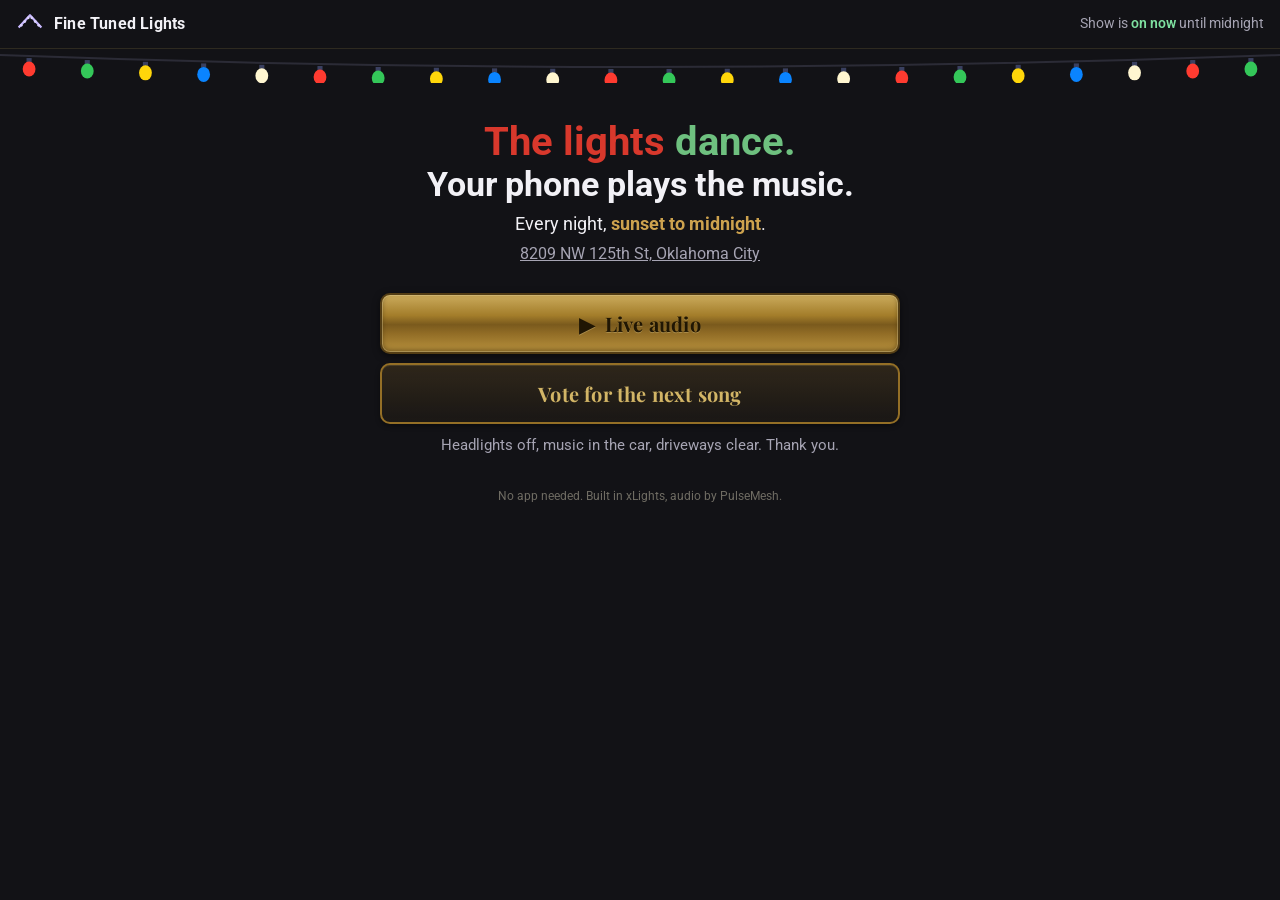
==== about.html @ c5250e5e "Playfair Display, bigger button text, squarer buttons, thicker brass rims Co-Authored-By: Claude Fab" ====
<!doctype html>
<html lang="en">
<head>
<meta charset="utf-8">
<meta name="viewport" content="width=device-width, initial-scale=1">
<title>Fine Tuned Lights</title>
<meta name="description" content="A light show synced to music on your phone. Every night, sunset to midnight.">
<meta name="theme-color" content="#121216">
<link rel="preconnect" href="https://fonts.googleapis.com">
<link rel="stylesheet" href="https://fonts.googleapis.com/css2?family=Playfair+Display:wght@600;700&family=Roboto:wght@400;500;700&display=swap">
<link rel="stylesheet" href="style.css?v=4">
<link rel="icon" href="favicon.svg" type="image/svg+xml">
<script src="show.js?v=4" defer></script>
<script src="holiday.js?v=4" defer></script>
</head>
<body>
<header class="top">
  <a class="brand" href="/">
    <svg viewBox="0 0 32 32" aria-hidden="true"><path d="M3 20 L16 6 L29 20" fill="none" stroke="#c7b7ff" stroke-width="2.5" stroke-linejoin="round"/>
      <g fill="#dcd2ff"><circle cx="6" cy="17.5" r="1.6"/><circle cx="10" cy="13.2" r="1.6"/><circle cx="14" cy="8.9" r="1.6"/><circle cx="18" cy="8.9" r="1.6"/><circle cx="22" cy="13.2" r="1.6"/><circle cx="26" cy="17.5" r="1.6"/></g></svg>
    <b>Fine Tuned Lights</b>
  </a>
  <div class="status" id="status">Daily, sunset to midnight</div>
</header>
<div class="bulbs" id="bulbs" aria-hidden="true"></div>

<main class="about">
  <h1><span class="em"><span class="r">The lights</span> <span class="g">dance.</span></span>Your phone plays the music.</h1>
  <p class="line">Every night, <b>sunset to midnight</b>.</p>
  <p class="addr"><a href="https://maps.apple.com/?q=8209+NW+125th+St,+Oklahoma+City,+OK+73142">8209 NW 125th St, Oklahoma City</a></p>

  <div class="btns">
    <a class="btn big" href="/">▶&nbsp; Live audio</a>
    <a class="btn big alt" href="https://psm.sh/MZVS">Vote for the next song</a>
  </div>

  <p class="rules">Headlights off, music in the car, driveways clear. Thank you.</p>
  <p class="tiny">No app needed. Built in xLights, audio by PulseMesh.</p>
</main>
</body>
</html>
---- style.css ----
:root{
  /* matched to the PulseMesh web player: near-black, lavender pill buttons, Roboto */
  --bg:#121216;--panel:#1e1e26;--fg:#f2f1f6;--muted:#a6a4b3;
  --gold:#cda24e;--gold-2:#ecd38f;--line:#2e2a20;
  --max:720px;
}
*{box-sizing:border-box}
html,body{margin:0;min-height:100%;background:var(--bg);color:var(--fg);
  font:16px/1.55 Roboto,-apple-system,BlinkMacSystemFont,"Segoe UI",Helvetica,Arial,sans-serif;
  -webkit-text-size-adjust:100%}
a{color:var(--gold-2)}
header.top{flex:none;display:flex;align-items:center;justify-content:space-between;gap:12px;
  padding:10px 16px;border-bottom:1px solid var(--line);background:var(--bg)}
.brand{display:flex;align-items:center;gap:10px;text-decoration:none;color:var(--fg)}
.brand svg{width:28px;height:28px;flex:none}
.brand b{font-weight:700;letter-spacing:.2px;white-space:nowrap}
.status{font-size:14px;color:var(--muted);text-align:right}
.status b{color:var(--gold);font-weight:600}
.status.on b{color:#7ee0a0}
body.app{min-height:100vh;min-height:100dvh}
main.player{position:relative;flex:1;min-height:0;background:#000}
main.player iframe{width:100%;height:100%;border:0;display:block}
.fallback{position:absolute;inset:0;display:flex;flex-direction:column;align-items:center;justify-content:center;
  gap:14px;padding:24px;text-align:center;background:var(--bg)}
.fallback.hidden{display:none}
.btn{display:inline-block;padding:14px 22px;border-radius:10px;color:#2a1c05;
  font-weight:700;text-decoration:none;font-size:17px;
  background:linear-gradient(180deg,#cbab5c 0%,#a37d2a 36%,#7a5a1d 52%,#926d26 68%,#b8923e 100%);
  border:2px solid #533d14;
  box-shadow:inset 0 0 0 1px rgba(240,222,165,.35), inset 0 -2px 5px rgba(55,36,6,.55), 0 2px 7px rgba(0,0,0,.5);
  text-shadow:0 1px 0 rgba(225,205,150,.35);color:#201603}
footer.bar{flex:none;height:44px;display:flex;align-items:center;justify-content:center;
  gap:18px;border-top:1px solid var(--line);background:var(--bg);font-size:14px}
footer.bar a{color:var(--muted);text-decoration:none}
footer.bar a:hover{color:var(--fg)}
/* about page */
.wrap{max-width:var(--max);margin:0 auto;padding:24px 16px 64px}
h1{font-size:30px;line-height:1.15;margin:8px 0 6px}
h2{font-size:20px;margin:36px 0 8px;color:var(--gold-2)}
p,li{color:#dcd8cc}
.lead{font-size:18px;color:var(--fg)}
.card{background:var(--panel);border:1px solid var(--line);border-radius:14px;padding:16px 18px;margin:18px 0}
.hours{display:flex;gap:16px;flex-wrap:wrap}
.hours div{flex:1 1 160px}
.hours small{display:block;color:var(--muted)}
.hours strong{font-size:22px;color:var(--fg)}
ul{padding-left:20px}
.songs li{margin:4px 0}
.fine{color:var(--muted);font-size:14px}
.cta{margin:28px 0;text-align:center}
@media (max-width:420px){.status{font-size:13px}.brand b{font-size:15px}}

/* compact about page */
.about{max-width:520px;margin:0 auto;padding:36px 16px 48px;text-align:center}
.about h1{font-size:34px;margin:0 0 6px}
.about .line{font-size:18px;color:var(--fg);margin:0 0 4px}
.about .line b{color:var(--gold)}
.about .addr{color:var(--muted);margin:0 0 26px}
.about .addr a{color:var(--muted)}
.btns{display:flex;flex-direction:column;gap:9px;margin:0 -16px 10px;max-width:none}
.btn.big{display:block;padding:13px 18px;font-size:20px;border-radius:10px}

.about .rules{color:var(--muted);font-size:15px;margin:0 0 30px}
.about .tiny{color:#6f6c63;font-size:12px}

/* holiday dressing: a string of bulbs under the header, snow in December */
.bulbs{position:relative;height:34px;overflow:hidden;pointer-events:none}
.bulbs svg{display:block;width:100%;height:34px}
.bulbs path{stroke:#2b2b36}
.bulb{animation:tw 1.6s ease-in-out infinite}
.bulb:nth-child(5n+1){animation-delay:0s}.bulb:nth-child(5n+2){animation-delay:.3s}.bulb:nth-child(5n+3){animation-delay:.6s}
.bulb:nth-child(5n+4){animation-delay:.9s}.bulb:nth-child(5n+5){animation-delay:1.2s}
@keyframes tw{0%,100%{opacity:1;filter:drop-shadow(0 0 4px currentColor)}50%{opacity:.35;filter:none}}
.snow{position:fixed;inset:0;pointer-events:none;overflow:hidden;z-index:0}
.snow i{position:absolute;top:-10px;width:5px;height:5px;border-radius:50%;background:#fff;opacity:.7;animation:fall linear infinite}
@keyframes fall{to{transform:translateY(110vh)}}
.about,.top{position:relative;z-index:1}




.about h1{font-size:34px;margin:0 0 6px}
.about h1 .em{font-size:40px;display:block}
@media (prefers-reduced-motion:reduce){.bulb,.snow i{animation:none}}



/* home page with the player docked at the bottom */
body.dock{padding-bottom:104px}
main.home{padding:0 16px 14px;text-align:center;max-width:560px;width:100%;margin:0 auto}
main.home .house{display:block;width:100%;border-radius:14px;margin:6px 0 14px}
main.home h1{font-size:22px;line-height:1.14;margin:4px 0 6px}
main.home .line{color:var(--muted);font-size:14px;letter-spacing:.03em;margin:6px 0 10px}
main.home .line b{color:var(--gold)}
main.home .line a{color:var(--muted)}
main.home .btns{margin-bottom:8px}
main.home .rules{color:var(--muted);font-size:12.5px;line-height:1.4;margin:0 0 4px;max-width:420px;margin-left:auto;margin-right:auto}
.player-dock{position:fixed;left:0;right:0;bottom:0;z-index:5;height:96px;overflow:hidden;border-top:1px solid var(--line);background:#121216;transition:height .25s ease}
.player-dock iframe{position:absolute;left:0;right:0;bottom:0;width:100%;height:100vh;height:100dvh;border:0}
.player-dock .grab{position:absolute;top:0;left:0;right:0;height:14px;border:0;background:transparent;z-index:2;display:none;cursor:pointer}
.player-dock .grab span{display:block;width:40px;height:4px;border-radius:2px;background:#444;margin:5px auto 0}
body.expanded .player-dock{height:100vh;height:100dvh}
body.expanded .player-dock .grab{display:block}
body.expanded main.home{display:none}

/* live roofline hero on the landing page */
.roofwrap{width:100%;margin:0;border-radius:12px;overflow:hidden;background:#07080c}
.roofwrap canvas{display:block;width:100%;aspect-ratio:1774/887;height:auto}

/* banner masthead */
.masthead{margin:0 -16px}
.masthead img{display:block;width:100%;height:auto;max-height:26vh;object-fit:contain}
.statusbar{text-align:center;font-size:14px;color:var(--gold-2);padding:4px 12px 6px}
.statusbar b{color:var(--gold);font-weight:700}
.statusbar.on b{color:#6ec07f}

/* logo palette: gold + green headline, gold accents */
h1 .r{color:#d8382c}
h1 .g{color:#6ec07f}
.btn.alt{color:#d2b566;border:2px solid #946f26;text-shadow:none;
  background:linear-gradient(180deg,rgba(140,105,40,.24),rgba(70,52,18,.16));
  box-shadow:inset 0 1px 0 rgba(200,170,105,.18), 0 2px 5px rgba(0,0,0,.4)}

/* the collapsed player strip shows a clear 'tap to listen' bar, not raw iframe */
.player-dock .dockbar{position:absolute;inset:0;z-index:3;border:0;cursor:pointer;
  display:flex;align-items:center;justify-content:center;gap:6px;
  font-family:inherit;font-weight:700;font-size:16px;color:#ecd38f;
  background:#15151b;border-top:1px solid var(--line)}
.player-dock .dockbar:active{background:#1b1b22}
body.expanded .player-dock .dockbar{display:none}

/* after the first listen, the collapsed strip shows the now-playing bar (tap to reopen) */
body.played .player-dock .dockbar{display:none}
.player-dock .reopen{display:none;position:absolute;inset:0;z-index:1;background:transparent;border:0;cursor:pointer}
body.played:not(.expanded) .player-dock .reopen{display:block}

/* ---- vintage radio theme ---- */
.statusbar, .btn, main.home .line, .player-dock .dockbar{font-family:'Playfair Display', Georgia, serif}
.btn.big{letter-spacing:.01em}
.statusbar{letter-spacing:.01em}
/* house panel framed in brass like the header */
.roofwrap{border:4px solid #8a6a26;
  box-shadow:inset 0 0 0 2px rgba(240,217,143,.35), 0 0 0 1px #3a2b0c, inset 0 2px 14px rgba(0,0,0,.6), 0 2px 8px rgba(0,0,0,.5)}
/* the music bar as a brass radio tuner */
.player-dock{border-top:4px solid #8a6a26}
body.played .player-dock{border-top:4px solid #8a6a26}
.player-dock .dockbar{letter-spacing:.02em;font-size:18px;
  color:#f0d98f;background:linear-gradient(180deg,#2b2414 0%,#191308 100%);
  border-top:1px solid #7c5f22;box-shadow:inset 0 10px 18px rgba(0,0,0,.5)}
.player-dock .dockbar::after{content:"";position:absolute;left:14%;right:14%;bottom:16px;height:2px;border-radius:2px;
  background:linear-gradient(90deg,transparent,#e8c874 20%,#e8c874 80%,transparent);opacity:.5}
.player-dock .dockbar::before{content:"";position:absolute;bottom:11px;left:50%;width:2px;height:12px;background:#d9382c;border-radius:1px;box-shadow:0 0 5px #d9382c}
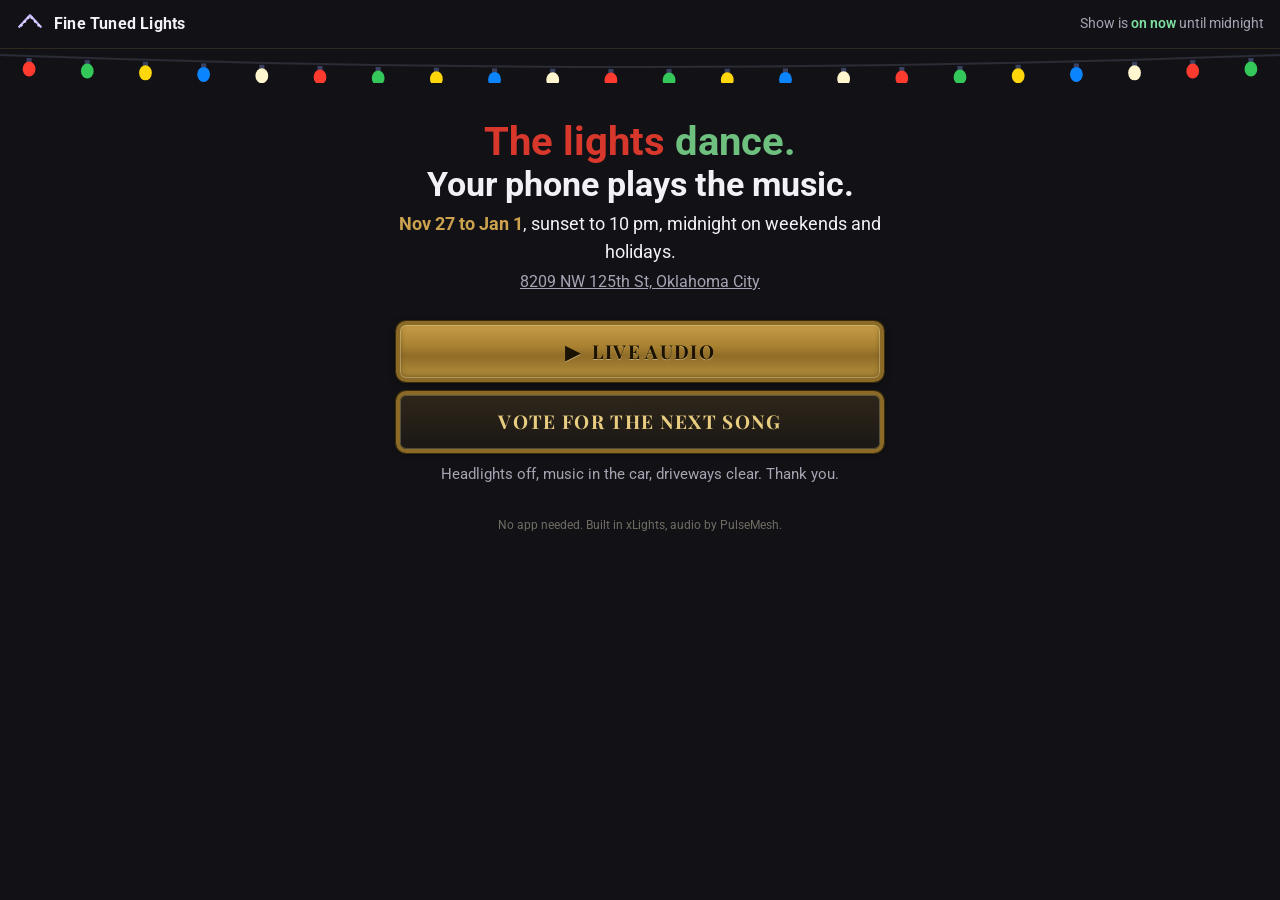
==== commit 89d83d04: "Season-aware schedule and hours; brighter house Co-Authored-By: Claude Fable 5.1 <noreply@anthropic." ====
--- a/about.html
+++ b/about.html
@@ -20,13 +20,13 @@
       <g fill="#dcd2ff"><circle cx="6" cy="17.5" r="1.6"/><circle cx="10" cy="13.2" r="1.6"/><circle cx="14" cy="8.9" r="1.6"/><circle cx="18" cy="8.9" r="1.6"/><circle cx="22" cy="13.2" r="1.6"/><circle cx="26" cy="17.5" r="1.6"/></g></svg>
     <b>Fine Tuned Lights</b>
   </a>
-  <div class="status" id="status">Daily, sunset to midnight</div>
+  <div class="status" id="status">Sunset to 10 pm, midnight on weekends</div>
 </header>
 <div class="bulbs" id="bulbs" aria-hidden="true"></div>
 
 <main class="about">
   <h1><span class="em"><span class="r">The lights</span> <span class="g">dance.</span></span>Your phone plays the music.</h1>
-  <p class="line">Every night, <b>sunset to midnight</b>.</p>
+  <p class="line"><b>Nov 27 to Jan 1</b>, sunset to 10 pm, midnight on weekends and holidays.</p>
   <p class="addr"><a href="https://maps.apple.com/?q=8209+NW+125th+St,+Oklahoma+City,+OK+73142">8209 NW 125th St, Oklahoma City</a></p>
 
   <div class="btns">
--- a/style.css
+++ b/style.css
@@ -25,10 +25,10 @@
 .fallback.hidden{display:none}
 .btn{display:inline-block;padding:14px 22px;border-radius:10px;color:#2a1c05;
   font-weight:700;text-decoration:none;font-size:17px;
-  background:linear-gradient(180deg,#cbab5c 0%,#a37d2a 36%,#7a5a1d 52%,#926d26 68%,#b8923e 100%);
-  border:2px solid #533d14;
-  box-shadow:inset 0 0 0 1px rgba(240,222,165,.35), inset 0 -2px 5px rgba(55,36,6,.55), 0 2px 7px rgba(0,0,0,.5);
-  text-shadow:0 1px 0 rgba(225,205,150,.35);color:#201603}
+  background:linear-gradient(180deg,#c69d46 0%,#a67f30 42%,#8f6d28 58%,#b58f3c 100%);
+  border:4px solid #8a6a26;
+  box-shadow:inset 0 0 0 1px rgba(240,222,165,.4), 0 0 0 1px #3a2b0c, inset 0 -2px 5px rgba(55,36,6,.5), 0 2px 7px rgba(0,0,0,.5);
+  text-shadow:0 1px 0 rgba(255,236,185,.45);color:#1a1202}
 footer.bar{flex:none;height:44px;display:flex;align-items:center;justify-content:center;
   gap:18px;border-top:1px solid var(--line);background:var(--bg);font-size:14px}
 footer.bar a{color:var(--muted);text-decoration:none}
@@ -57,8 +57,8 @@
 .about .line b{color:var(--gold)}
 .about .addr{color:var(--muted);margin:0 0 26px}
 .about .addr a{color:var(--muted)}
-.btns{display:flex;flex-direction:column;gap:9px;margin:0 -16px 10px;max-width:none}
-.btn.big{display:block;padding:13px 18px;font-size:20px;border-radius:10px}
+.btns{display:flex;flex-direction:column;gap:9px;margin:0 0 10px;max-width:none}
+.btn.big{display:block;padding:12px 18px;font-size:19px;border-radius:10px;text-transform:uppercase}
 
 .about .rules{color:var(--muted);font-size:15px;margin:0 0 30px}
 .about .tiny{color:#6f6c63;font-size:12px}
@@ -87,14 +87,14 @@
 
 /* home page with the player docked at the bottom */
 body.dock{padding-bottom:104px}
-main.home{padding:0 16px 14px;text-align:center;max-width:560px;width:100%;margin:0 auto}
+main.home{padding:0 12px 14px;text-align:center;max-width:560px;width:100%;margin:0 auto}
 main.home .house{display:block;width:100%;border-radius:14px;margin:6px 0 14px}
 main.home h1{font-size:22px;line-height:1.14;margin:4px 0 6px}
-main.home .line{color:var(--muted);font-size:14px;letter-spacing:.03em;margin:6px 0 10px}
+main.home .line{color:var(--muted);font-size:14px;letter-spacing:.03em;margin:10px 0 2px}
 main.home .line b{color:var(--gold)}
 main.home .line a{color:var(--muted)}
 main.home .btns{margin-bottom:8px}
-main.home .rules{color:var(--muted);font-size:12.5px;line-height:1.4;margin:0 0 4px;max-width:420px;margin-left:auto;margin-right:auto}
+main.home .rules{font-family:'Playfair Display', Georgia, serif;color:#8f8a7c;font-size:13px;line-height:1.4;margin:0 auto;max-width:420px}
 .player-dock{position:fixed;left:0;right:0;bottom:0;z-index:5;height:96px;overflow:hidden;border-top:1px solid var(--line);background:#121216;transition:height .25s ease}
 .player-dock iframe{position:absolute;left:0;right:0;bottom:0;width:100%;height:100vh;height:100dvh;border:0}
 .player-dock .grab{position:absolute;top:0;left:0;right:0;height:14px;border:0;background:transparent;z-index:2;display:none;cursor:pointer}
@@ -108,8 +108,8 @@
 .roofwrap canvas{display:block;width:100%;aspect-ratio:1774/887;height:auto}
 
 /* banner masthead */
-.masthead{margin:0 -16px}
-.masthead img{display:block;width:100%;height:auto;max-height:26vh;object-fit:contain}
+.masthead{margin:0}
+.masthead img{display:block;width:100%;height:auto;max-height:26vh;object-fit:contain;border-radius:10px}
 .statusbar{text-align:center;font-size:14px;color:var(--gold-2);padding:4px 12px 6px}
 .statusbar b{color:var(--gold);font-weight:700}
 .statusbar.on b{color:#6ec07f}
@@ -117,9 +117,9 @@
 /* logo palette: gold + green headline, gold accents */
 h1 .r{color:#d8382c}
 h1 .g{color:#6ec07f}
-.btn.alt{color:#d2b566;border:2px solid #946f26;text-shadow:none;
+.btn.alt{color:#e8cc80;border:4px solid #8a6a26;text-shadow:none;
   background:linear-gradient(180deg,rgba(140,105,40,.24),rgba(70,52,18,.16));
-  box-shadow:inset 0 1px 0 rgba(200,170,105,.18), 0 2px 5px rgba(0,0,0,.4)}
+  box-shadow:inset 0 0 0 1px rgba(240,222,165,.25), 0 0 0 1px #3a2b0c, 0 2px 5px rgba(0,0,0,.4)}
 
 /* the collapsed player strip shows a clear 'tap to listen' bar, not raw iframe */
 .player-dock .dockbar{position:absolute;inset:0;z-index:3;border:0;cursor:pointer;
@@ -136,7 +136,7 @@
 
 /* ---- vintage radio theme ---- */
 .statusbar, .btn, main.home .line, .player-dock .dockbar{font-family:'Playfair Display', Georgia, serif}
-.btn.big{letter-spacing:.01em}
+.btn.big{letter-spacing:.07em}
 .statusbar{letter-spacing:.01em}
 /* house panel framed in brass like the header */
 .roofwrap{border:4px solid #8a6a26;
@@ -144,7 +144,7 @@
 /* the music bar as a brass radio tuner */
 .player-dock{border-top:4px solid #8a6a26}
 body.played .player-dock{border-top:4px solid #8a6a26}
-.player-dock .dockbar{letter-spacing:.02em;font-size:18px;
+.player-dock .dockbar{letter-spacing:.09em;font-size:17px;text-transform:uppercase;
   color:#f0d98f;background:linear-gradient(180deg,#2b2414 0%,#191308 100%);
   border-top:1px solid #7c5f22;box-shadow:inset 0 10px 18px rgba(0,0,0,.5)}
 .player-dock .dockbar::after{content:"";position:absolute;left:14%;right:14%;bottom:16px;height:2px;border-radius:2px;
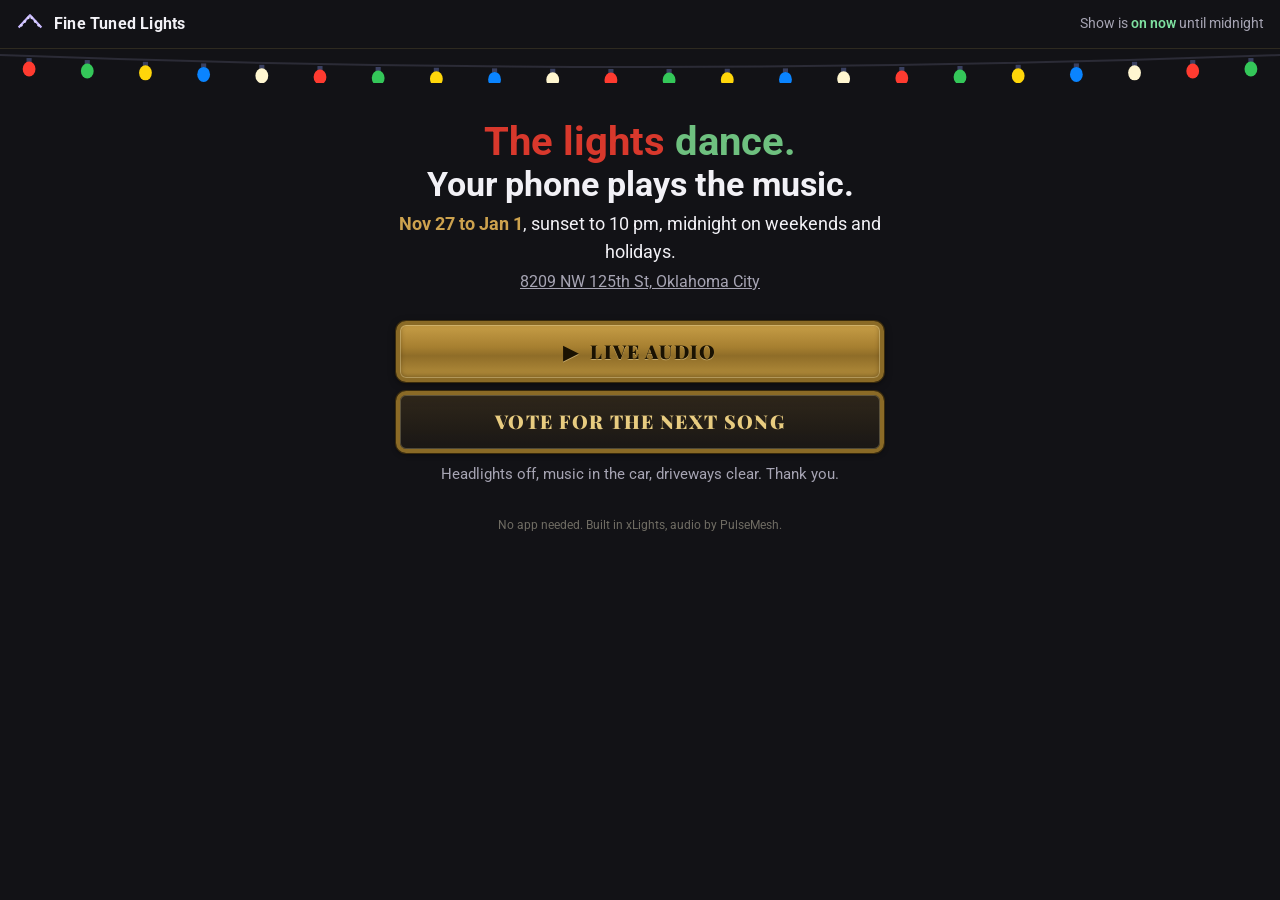
==== commit ad7e0374: "Heavier button and tuner type Co-Authored-By: Claude Fable 5.1 <noreply@anthropic.com>" ====
--- a/about.html
+++ b/about.html
@@ -7,7 +7,7 @@
 <meta name="description" content="A light show synced to music on your phone. Every night, sunset to midnight.">
 <meta name="theme-color" content="#121216">
 <link rel="preconnect" href="https://fonts.googleapis.com">
-<link rel="stylesheet" href="https://fonts.googleapis.com/css2?family=Playfair+Display:wght@600;700&family=Roboto:wght@400;500;700&display=swap">
+<link rel="stylesheet" href="https://fonts.googleapis.com/css2?family=Playfair+Display:wght@600;700;900&family=Roboto:wght@400;500;700&display=swap">
 <link rel="stylesheet" href="style.css?v=4">
 <link rel="icon" href="favicon.svg" type="image/svg+xml">
 <script src="show.js?v=4" defer></script>
@@ -26,7 +26,7 @@
 
 <main class="about">
   <h1><span class="em"><span class="r">The lights</span> <span class="g">dance.</span></span>Your phone plays the music.</h1>
-  <p class="line"><b>Nov 27 to Jan 1</b>, sunset to 10 pm, midnight on weekends and holidays.</p>
+  <p class="line"><b id="season">Nov 27 to Jan 1</b>, sunset to 10 pm, midnight on weekends and holidays.</p>
   <p class="addr"><a href="https://maps.apple.com/?q=8209+NW+125th+St,+Oklahoma+City,+OK+73142">8209 NW 125th St, Oklahoma City</a></p>
 
   <div class="btns">
--- a/style.css
+++ b/style.css
@@ -58,7 +58,7 @@
 .about .addr{color:var(--muted);margin:0 0 26px}
 .about .addr a{color:var(--muted)}
 .btns{display:flex;flex-direction:column;gap:9px;margin:0 0 10px;max-width:none}
-.btn.big{display:block;padding:12px 18px;font-size:19px;border-radius:10px;text-transform:uppercase}
+.btn.big{display:block;padding:12px 18px;font-size:19px;font-weight:900;border-radius:10px;text-transform:uppercase}
 
 .about .rules{color:var(--muted);font-size:15px;margin:0 0 30px}
 .about .tiny{color:#6f6c63;font-size:12px}
@@ -144,7 +144,7 @@
 /* the music bar as a brass radio tuner */
 .player-dock{border-top:4px solid #8a6a26}
 body.played .player-dock{border-top:4px solid #8a6a26}
-.player-dock .dockbar{letter-spacing:.09em;font-size:17px;text-transform:uppercase;
+.player-dock .dockbar{letter-spacing:.09em;font-size:17px;font-weight:900;text-transform:uppercase;
   color:#f0d98f;background:linear-gradient(180deg,#2b2414 0%,#191308 100%);
   border-top:1px solid #7c5f22;box-shadow:inset 0 10px 18px rgba(0,0,0,.5)}
 .player-dock .dockbar::after{content:"";position:absolute;left:14%;right:14%;bottom:16px;height:2px;border-radius:2px;
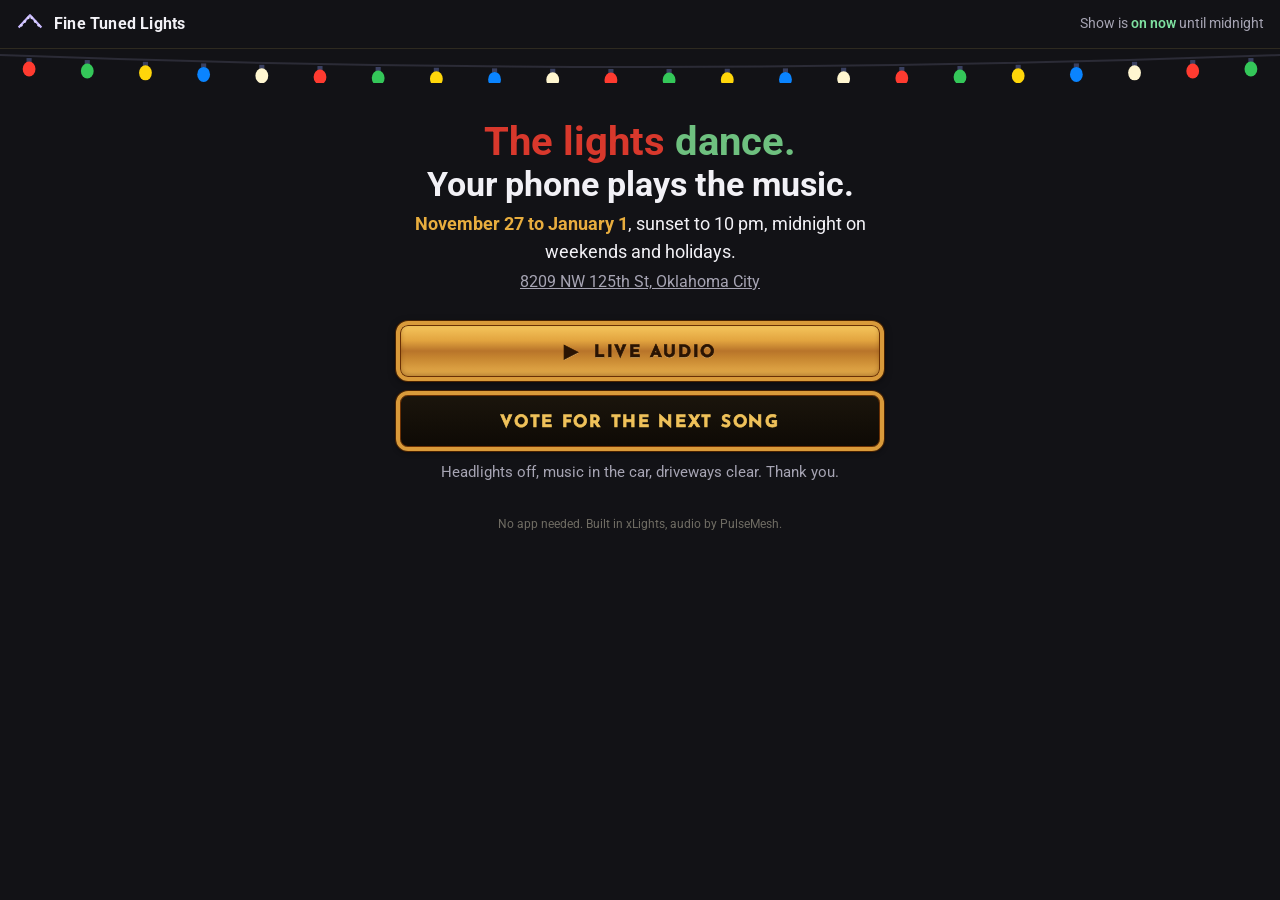
==== commit 61baef35: "Josefin Sans buttons, serif copy, caps on announcement and dates, months spelled out, room over the " ====
--- a/about.html
+++ b/about.html
@@ -7,7 +7,7 @@
 <meta name="description" content="A light show synced to music on your phone. Every night, sunset to midnight.">
 <meta name="theme-color" content="#121216">
 <link rel="preconnect" href="https://fonts.googleapis.com">
-<link rel="stylesheet" href="https://fonts.googleapis.com/css2?family=Playfair+Display:wght@600;700;900&family=Roboto:wght@400;500;700&display=swap">
+<link rel="stylesheet" href="https://fonts.googleapis.com/css2?family=Playfair+Display:wght@600;700;900&family=Josefin+Sans:wght@600;700&family=Roboto:wght@400;500;700&display=swap">
 <link rel="stylesheet" href="style.css?v=4">
 <link rel="icon" href="favicon.svg" type="image/svg+xml">
 <script src="show.js?v=4" defer></script>
@@ -26,7 +26,7 @@
 
 <main class="about">
   <h1><span class="em"><span class="r">The lights</span> <span class="g">dance.</span></span>Your phone plays the music.</h1>
-  <p class="line"><b id="season">Nov 27 to Jan 1</b>, sunset to 10 pm, midnight on weekends and holidays.</p>
+  <p class="line"><b id="season">November 27 to January 1</b>, sunset to 10 pm, midnight on weekends and holidays.</p>
   <p class="addr"><a href="https://maps.apple.com/?q=8209+NW+125th+St,+Oklahoma+City,+OK+73142">8209 NW 125th St, Oklahoma City</a></p>
 
   <div class="btns">
--- a/style.css
+++ b/style.css
@@ -1,7 +1,7 @@
 :root{
   /* matched to the PulseMesh web player: near-black, lavender pill buttons, Roboto */
   --bg:#121216;--panel:#1e1e26;--fg:#f2f1f6;--muted:#a6a4b3;
-  --gold:#cda24e;--gold-2:#ecd38f;--line:#2e2a20;
+  --gold:#e8ad3e;--gold-2:#f3d383;--line:#2e2a20;
   --max:720px;
 }
 *{box-sizing:border-box}
@@ -23,12 +23,12 @@
 .fallback{position:absolute;inset:0;display:flex;flex-direction:column;align-items:center;justify-content:center;
   gap:14px;padding:24px;text-align:center;background:var(--bg)}
 .fallback.hidden{display:none}
-.btn{display:inline-block;padding:14px 22px;border-radius:10px;color:#2a1c05;
+.btn{display:inline-block;padding:14px 22px;border-radius:12px;color:#2a1403;
   font-weight:700;text-decoration:none;font-size:17px;
-  background:linear-gradient(180deg,#c69d46 0%,#a67f30 42%,#8f6d28 58%,#b58f3c 100%);
-  border:4px solid #8a6a26;
-  box-shadow:inset 0 0 0 1px rgba(240,222,165,.4), 0 0 0 1px #3a2b0c, inset 0 -2px 5px rgba(55,36,6,.5), 0 2px 7px rgba(0,0,0,.5);
-  text-shadow:0 1px 0 rgba(255,236,185,.45);color:#1a1202}
+  background:linear-gradient(180deg,#f6c75e 0%,#e2a43f 30%,#b8742a 50%,#c5842f 62%,#eab24e 100%);
+  border:4px solid #d99a3a;
+  box-shadow:0 0 0 1px #4a2200, inset 0 0 0 1px #6a3004, inset 0 -2px 5px rgba(80,35,0,.45), 0 2px 7px rgba(0,0,0,.5);
+  text-shadow:0 1px 0 rgba(255,236,185,.45)}
 footer.bar{flex:none;height:44px;display:flex;align-items:center;justify-content:center;
   gap:18px;border-top:1px solid var(--line);background:var(--bg);font-size:14px}
 footer.bar a{color:var(--muted);text-decoration:none}
@@ -57,8 +57,8 @@
 .about .line b{color:var(--gold)}
 .about .addr{color:var(--muted);margin:0 0 26px}
 .about .addr a{color:var(--muted)}
-.btns{display:flex;flex-direction:column;gap:9px;margin:0 0 10px;max-width:none}
-.btn.big{display:block;padding:12px 18px;font-size:19px;font-weight:900;border-radius:10px;text-transform:uppercase}
+.btns{display:flex;flex-direction:column;gap:10px;margin:0 0 10px;max-width:none}
+.btn.big{display:block;padding:15px 18px 11px;font-size:17px;font-weight:700;border-radius:12px;text-transform:uppercase;-webkit-text-stroke:.7px currentColor}
 
 .about .rules{color:var(--muted);font-size:15px;margin:0 0 30px}
 .about .tiny{color:#6f6c63;font-size:12px}
@@ -86,21 +86,25 @@
 
 
 /* home page with the player docked at the bottom */
-body.dock{padding-bottom:104px}
+body.dock{padding-bottom:calc(min((100vw - 24px) / 4.202, 120px) + 24px)}
 main.home{padding:0 12px 14px;text-align:center;max-width:560px;width:100%;margin:0 auto}
 main.home .house{display:block;width:100%;border-radius:14px;margin:6px 0 14px}
 main.home h1{font-size:22px;line-height:1.14;margin:4px 0 6px}
-main.home .line{color:var(--muted);font-size:14px;letter-spacing:.03em;margin:10px 0 2px}
-main.home .line b{color:var(--gold)}
+main.home .line{color:var(--muted);font-size:14px;letter-spacing:.03em;line-height:1.5;margin:5px 0 0}
+main.home .line b{color:var(--gold);text-transform:uppercase;letter-spacing:.04em}
 main.home .line a{color:var(--muted)}
-main.home .btns{margin-bottom:8px}
-main.home .rules{font-family:'Playfair Display', Georgia, serif;color:#8f8a7c;font-size:13px;line-height:1.4;margin:0 auto;max-width:420px}
-.player-dock{position:fixed;left:0;right:0;bottom:0;z-index:5;height:96px;overflow:hidden;border-top:1px solid var(--line);background:#121216;transition:height .25s ease}
+main.home .btns{margin-bottom:10px}
+main.home .rules{font-family:'Playfair Display', Georgia, serif;color:#8f8a7c;font-size:13px;line-height:1.6;margin:0 auto 10px;max-width:420px}
+.player-dock{position:fixed;left:12px;right:12px;bottom:10px;z-index:5;height:96px;overflow:hidden;border-radius:12px;background:#0f0b06}
 .player-dock iframe{position:absolute;left:0;right:0;bottom:0;width:100%;height:100vh;height:100dvh;border:0}
-.player-dock .grab{position:absolute;top:0;left:0;right:0;height:14px;border:0;background:transparent;z-index:2;display:none;cursor:pointer}
-.player-dock .grab span{display:block;width:40px;height:4px;border-radius:2px;background:#444;margin:5px auto 0}
-body.expanded .player-dock{height:100vh;height:100dvh}
-body.expanded .player-dock .grab{display:block}
+.player-dock .backbar{position:absolute;top:0;left:0;right:0;height:60px;z-index:3;display:none;cursor:pointer;border:0;border-bottom:4px solid #d99a3a;
+  font-weight:700;font-size:16px;letter-spacing:.12em;text-transform:uppercase;color:#2a1403;-webkit-text-stroke:.6px currentColor;
+  background:linear-gradient(180deg,#f6c75e 0%,#e2a43f 30%,#b8742a 50%,#c5842f 62%,#eab24e 100%)}
+body.expanded .player-dock{left:0;right:0;bottom:0;height:100vh;height:100dvh;border:0;border-radius:0}
+body.expanded .player-dock .backbar{display:block}
+/* leftward chevron on the Back bar, drawn (no glyph) */
+.player-dock .backbar::before{content:"";display:inline-block;width:11px;height:11px;border-left:3px solid currentColor;border-bottom:3px solid currentColor;
+  transform:rotate(45deg);margin:0 14px 0 0;vertical-align:middle;position:relative;top:-2px}
 body.expanded main.home{display:none}
 
 /* live roofline hero on the landing page */
@@ -108,25 +112,19 @@
 .roofwrap canvas{display:block;width:100%;aspect-ratio:1774/887;height:auto}
 
 /* banner masthead */
-.masthead{margin:0}
-.masthead img{display:block;width:100%;height:auto;max-height:26vh;object-fit:contain;border-radius:10px}
-.statusbar{text-align:center;font-size:14px;color:var(--gold-2);padding:4px 12px 6px}
+.masthead{margin:10px 0 0}
+.masthead img{display:block;width:100%;height:auto;max-height:26vh;object-fit:contain;border-radius:12px}
+.statusbar{text-align:center;font-size:15px;font-weight:600;letter-spacing:.06em;text-transform:uppercase;line-height:1.3;color:var(--gold-2);padding:5.1px 12px 6.4px}
 .statusbar b{color:var(--gold);font-weight:700}
 .statusbar.on b{color:#6ec07f}
 
 /* logo palette: gold + green headline, gold accents */
 h1 .r{color:#d8382c}
 h1 .g{color:#6ec07f}
-.btn.alt{color:#e8cc80;border:4px solid #8a6a26;text-shadow:none;
-  background:linear-gradient(180deg,rgba(140,105,40,.24),rgba(70,52,18,.16));
-  box-shadow:inset 0 0 0 1px rgba(240,222,165,.25), 0 0 0 1px #3a2b0c, 0 2px 5px rgba(0,0,0,.4)}
+.btn.alt{color:#f0c25a;border:4px solid #d99a3a;text-shadow:none;
+  background:linear-gradient(180deg,#1b150c,#0e0a05);
+  box-shadow:0 0 0 1px #4a2200, inset 0 0 0 1px #6a3004, 0 2px 5px rgba(0,0,0,.4)}
 
-/* the collapsed player strip shows a clear 'tap to listen' bar, not raw iframe */
-.player-dock .dockbar{position:absolute;inset:0;z-index:3;border:0;cursor:pointer;
-  display:flex;align-items:center;justify-content:center;gap:6px;
-  font-family:inherit;font-weight:700;font-size:16px;color:#ecd38f;
-  background:#15151b;border-top:1px solid var(--line)}
-.player-dock .dockbar:active{background:#1b1b22}
 body.expanded .player-dock .dockbar{display:none}
 
 /* after the first listen, the collapsed strip shows the now-playing bar (tap to reopen) */
@@ -135,18 +133,58 @@
 body.played:not(.expanded) .player-dock .reopen{display:block}
 
 /* ---- vintage radio theme ---- */
-.statusbar, .btn, main.home .line, .player-dock .dockbar{font-family:'Playfair Display', Georgia, serif}
-.btn.big{letter-spacing:.07em}
+.btn, .player-dock .backbar{font-family:'Josefin Sans',Futura,'Trebuchet MS',sans-serif}
+.statusbar, main.home .line, .player-dock .dockbar{font-family:'Playfair Display', Georgia, serif}
+.btn.big{letter-spacing:.1em}
 .statusbar{letter-spacing:.01em}
 /* house panel framed in brass like the header */
-.roofwrap{border:4px solid #8a6a26;
-  box-shadow:inset 0 0 0 2px rgba(240,217,143,.35), 0 0 0 1px #3a2b0c, inset 0 2px 14px rgba(0,0,0,.6), 0 2px 8px rgba(0,0,0,.5)}
-/* the music bar as a brass radio tuner */
-.player-dock{border-top:4px solid #8a6a26}
-body.played .player-dock{border-top:4px solid #8a6a26}
-.player-dock .dockbar{letter-spacing:.09em;font-size:17px;font-weight:900;text-transform:uppercase;
-  color:#f0d98f;background:linear-gradient(180deg,#2b2414 0%,#191308 100%);
-  border-top:1px solid #7c5f22;box-shadow:inset 0 10px 18px rgba(0,0,0,.5)}
-.player-dock .dockbar::after{content:"";position:absolute;left:14%;right:14%;bottom:16px;height:2px;border-radius:2px;
-  background:linear-gradient(90deg,transparent,#e8c874 20%,#e8c874 80%,transparent);opacity:.5}
-.player-dock .dockbar::before{content:"";position:absolute;bottom:11px;left:50%;width:2px;height:12px;background:#d9382c;border-radius:1px;box-shadow:0 0 5px #d9382c}
+.roofwrap{border:4px solid #d99a3a;
+  box-shadow:0 0 0 1px #4a2200, inset 0 0 0 1px #6a3004, inset 0 2px 14px rgba(0,0,0,.6), 0 2px 8px rgba(0,0,0,.5)}
+
+/* the music bar as a 1930s radio tuner in the header's bronze: spun knobs, a backlit gold dial with dark ticks, a drifting needle */
+.player-dock{border:4px solid #d99a3a;box-shadow:0 0 0 1px #4a2200, inset 0 0 0 1px #6a3004, 0 2px 8px rgba(0,0,0,.5);background:#0f0b06}
+.player-dock .dockbar{position:absolute;inset:0;z-index:3;border:0;cursor:pointer;display:flex;align-items:center;gap:12px;padding:8px 12px;
+  background:linear-gradient(180deg,#17110a,#0b0804)}
+.dockbar .knob{position:relative;flex:none;width:50px;height:50px;border-radius:50%;
+  background:radial-gradient(circle at 35% 30%,rgba(255,240,200,.5),rgba(255,240,200,0) 45%),
+             conic-gradient(from 20deg,#f1bd5e,#b9742a 12%,#f7cd78 24%,#a8661f 38%,#f3c268 50%,#b06b22 62%,#f9d07c 76%,#ad6a21 88%,#f1bd5e);
+  box-shadow:0 0 0 2px #5e2a00, 0 0 0 4px #c98a2e, 0 0 0 5px #3a1a00, 0 3px 8px rgba(0,0,0,.7)}
+.dockbar .knob::after{content:"";position:absolute;inset:7px;border-radius:50%;border:1px solid rgba(90,40,0,.4)}
+.dockbar .dial{position:relative;flex:1;height:100%;border-radius:14px;overflow:hidden;border:3px solid #d99a3a;
+  display:flex;flex-direction:column;align-items:center;justify-content:center;gap:2px;padding-bottom:14px;
+  background:radial-gradient(ellipse 70% 120% at 50% 55%,#fff0a6 0%,#ffd96c 40%,#f6b840 75%,#d08a2c 100%);
+  box-shadow:0 0 0 1px #4a2200, inset 0 0 0 1px #6a3004, inset 0 0 22px rgba(120,60,0,.55)}
+.player-dock .dockbar:active .dial{filter:brightness(1.08)}
+.dockbar .dial b{font-family:'Playfair Display',Georgia,serif;font-weight:900;font-size:21px;line-height:1;letter-spacing:.1em;color:#3a1d05;text-shadow:0 1px 0 rgba(255,240,200,.5)}
+.dockbar .dial small{font-family:'Playfair Display',Georgia,serif;font-weight:700;font-size:11px;line-height:1;letter-spacing:.18em;color:#5b2d08;text-transform:uppercase}
+.dockbar .scale{position:absolute;left:12px;right:12px;bottom:4px;height:11px;opacity:.85;
+  background:repeating-linear-gradient(90deg,#3a1d05 0 1.5px,transparent 1.5px 8px) left bottom/100% 5px no-repeat,
+             repeating-linear-gradient(90deg,#3a1d05 0 2px,transparent 2px 40px) left bottom/100% 11px no-repeat;
+  -webkit-mask:linear-gradient(90deg,transparent,#000 8%,#000 92%,transparent);mask:linear-gradient(90deg,transparent,#000 8%,#000 92%,transparent)}
+.dockbar .needle{position:absolute;bottom:3px;height:22px;left:38%;width:2px;border-radius:1px;background:#d8382c;box-shadow:0 0 5px rgba(216,56,44,.8);
+  animation:tune 9s ease-in-out infinite alternate}
+@keyframes tune{from{left:28%}to{left:68%}}
+@media (prefers-reduced-motion:reduce){.dockbar .needle{animation:none}}
+body.expanded .player-dock .dockbar{display:none}
+
+/* Andrew's generated 1930s panel (site/tuner.webp, cropped to its frame, 2000x476 = 4.202:1): once it loads it is the whole bar.
+   The bar is inset 12px like the other blocks and takes the panel's own height (capped at 120px, where `cover` crops the
+   panel about its middle). A point at fraction f of the panel's height sits at calc(hd/2 + (f - .5) * h), h the panel's
+   scaled height and hd the bar's. Glass: y .25-.72, x .157-.84; ticks from y .60 (read off a grid overlay). */
+.player-dock.panel{--h:calc((100vw - 24px) / 4.202);--hd:min(var(--h), 120px);height:var(--hd);border:0;box-shadow:0 2px 8px rgba(0,0,0,.5);background:#000}
+body.played:not(.expanded) .player-dock{height:96px;border:4px solid #d99a3a;box-shadow:0 0 0 1px #4a2200, inset 0 0 0 1px #6a3004, 0 2px 8px rgba(0,0,0,.5);background:#0f0b06}
+/* PulseMesh's now-playing bar sits high in the bottom 96px of its page; nudge the frame down so the bar is centred in our box */
+body.played:not(.expanded) .player-dock iframe{bottom:-18px}
+.player-dock.panel .dockbar{padding:0;gap:0;background:#000 url(tuner.webp?v=48) center/cover no-repeat}
+.player-dock.panel .dockbar .knob,.player-dock.panel .dockbar .scale{display:none}
+.player-dock.panel .dockbar .dial{position:absolute;left:15.7%;right:16%;top:max(0px,calc(var(--hd) / 2 - .25 * var(--h)));bottom:max(0px,calc(var(--hd) / 2 - .22 * var(--h)));height:auto;z-index:2;
+  border:0;border-radius:0;background:none;box-shadow:none;flex-direction:row;align-items:center;justify-content:center;gap:0;padding:0 0 calc(.09 * var(--h));overflow:visible}
+.player-dock.panel .dockbar:active .dial{filter:none}
+.player-dock.panel .dockbar .dial b,.player-dock.panel .dockbar .dial small{flex:none;position:relative;z-index:1;font-family:'Josefin Sans',Futura,'Trebuchet MS',sans-serif;font-weight:700;
+  font-size:clamp(11px, 3.4vw, 14px);line-height:1;letter-spacing:.14em;text-transform:uppercase;color:#f3d383;text-shadow:0 0 10px rgba(255,190,80,.55), 0 1px 0 rgba(0,0,0,.7)}
+.player-dock.panel .dockbar .dial small::before{content:"\00B7";margin:0 .55em;color:#e8c070}
+.player-dock.panel .dockbar .needle{display:block;position:absolute;z-index:-1;top:0;bottom:0;height:auto;
+  left:50%;width:2px;background:#e0302a;box-shadow:0 0 6px rgba(224,48,42,.9), 0 0 2px #ff6a5a;animation:tune2 11s ease-in-out infinite alternate}
+.player-dock.panel .dockbar .needle::after{content:"";position:absolute;left:-5px;right:-5px;bottom:-2px;height:10px;border-radius:50%;background:rgba(255,110,60,.55);filter:blur(3px)}
+@keyframes tune2{from{left:20%}to{left:79%}}
+@media (prefers-reduced-motion:reduce){.player-dock.panel .dockbar .needle{animation:none}}
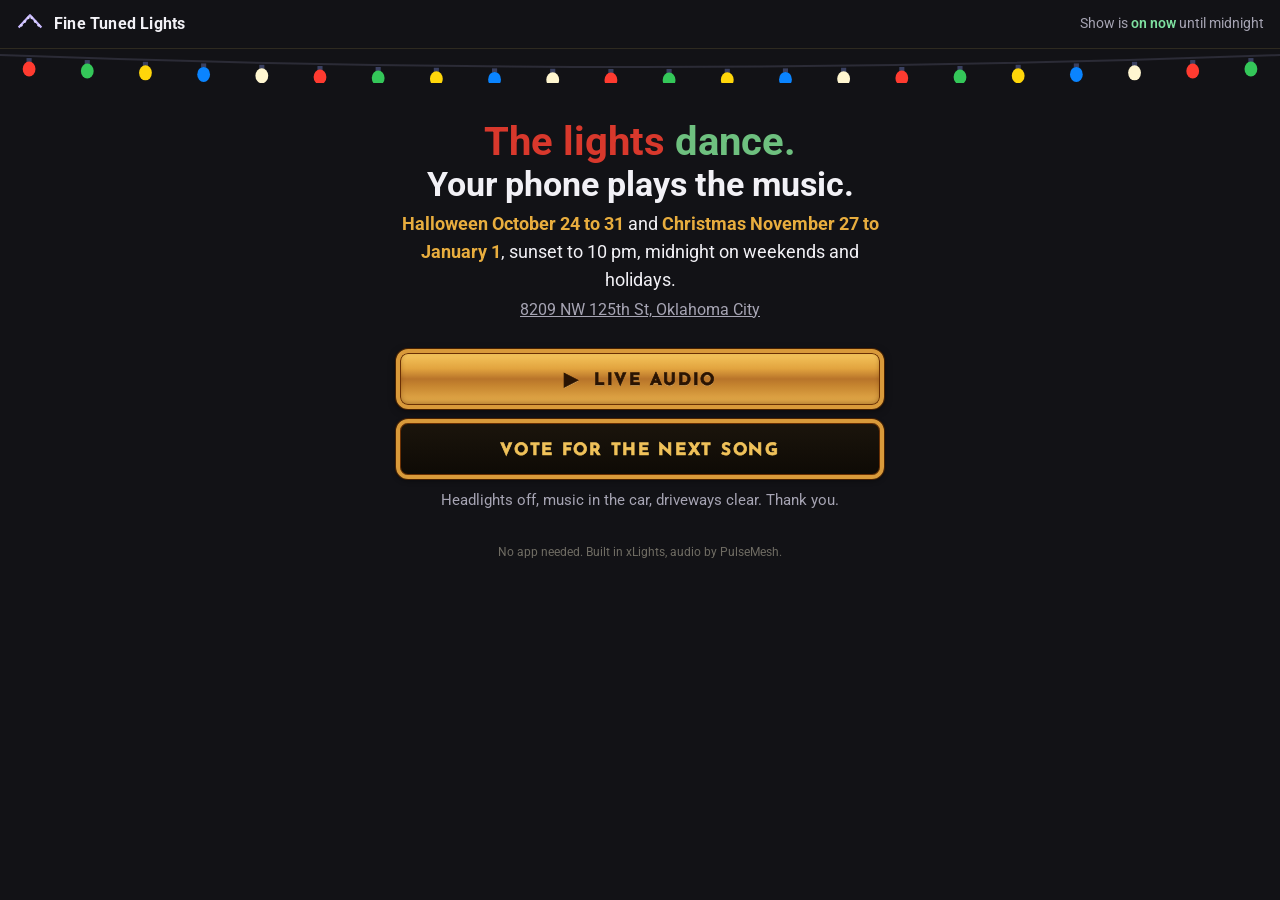
==== commit d2f2ecf4: "Both show seasons listed; tuner bar sticky with a 10px gap under the note Co-Authored-By: Claude Fab" ====
--- a/about.html
+++ b/about.html
@@ -26,7 +26,7 @@
 
 <main class="about">
   <h1><span class="em"><span class="r">The lights</span> <span class="g">dance.</span></span>Your phone plays the music.</h1>
-  <p class="line"><b id="season">November 27 to January 1</b>, sunset to 10 pm, midnight on weekends and holidays.</p>
+  <p class="line"><span id="season-h"><b>Halloween October 24 to 31</b> and </span><b>Christmas <span id="season">November 27 to January 1</span></b>, sunset to 10 pm, midnight on weekends and holidays.</p>
   <p class="addr"><a href="https://maps.apple.com/?q=8209+NW+125th+St,+Oklahoma+City,+OK+73142">8209 NW 125th St, Oklahoma City</a></p>
 
   <div class="btns">
--- a/style.css
+++ b/style.css
@@ -86,21 +86,22 @@
 
 
 /* home page with the player docked at the bottom */
-body.dock{padding-bottom:calc(min((100vw - 24px) / 4.202, 120px) + 24px)}
-main.home{padding:0 12px 14px;text-align:center;max-width:560px;width:100%;margin:0 auto}
+body.dock{padding-bottom:0}
+main.home{padding:0 12px 0;text-align:center;max-width:560px;width:100%;margin:0 auto}
 main.home .house{display:block;width:100%;border-radius:14px;margin:6px 0 14px}
 main.home h1{font-size:22px;line-height:1.14;margin:4px 0 6px}
 main.home .line{color:var(--muted);font-size:14px;letter-spacing:.03em;line-height:1.5;margin:5px 0 0}
 main.home .line b{color:var(--gold);text-transform:uppercase;letter-spacing:.04em}
 main.home .line a{color:var(--muted)}
 main.home .btns{margin-bottom:10px}
-main.home .rules{font-family:'Playfair Display', Georgia, serif;color:#8f8a7c;font-size:13px;line-height:1.6;margin:0 auto 10px;max-width:420px}
-.player-dock{position:fixed;left:12px;right:12px;bottom:10px;z-index:5;height:96px;overflow:hidden;border-radius:12px;background:#0f0b06}
+main.home .rules{font-family:'Playfair Display', Georgia, serif;color:#8f8a7c;font-size:13px;line-height:1.6;margin:0 auto 5px;max-width:420px}
+/* in flow and sticky: sits 10px under the note when the page fits the screen, sticks to the bottom edge when it does not */
+.player-dock{position:sticky;bottom:10px;margin:0 12px 10px;z-index:5;height:96px;overflow:hidden;border-radius:12px;background:#0f0b06}
 .player-dock iframe{position:absolute;left:0;right:0;bottom:0;width:100%;height:100vh;height:100dvh;border:0}
 .player-dock .backbar{position:absolute;top:0;left:0;right:0;height:60px;z-index:3;display:none;cursor:pointer;border:0;border-bottom:4px solid #d99a3a;
   font-weight:700;font-size:16px;letter-spacing:.12em;text-transform:uppercase;color:#2a1403;-webkit-text-stroke:.6px currentColor;
   background:linear-gradient(180deg,#f6c75e 0%,#e2a43f 30%,#b8742a 50%,#c5842f 62%,#eab24e 100%)}
-body.expanded .player-dock{left:0;right:0;bottom:0;height:100vh;height:100dvh;border:0;border-radius:0}
+body.expanded .player-dock{position:fixed;left:0;right:0;bottom:0;margin:0;height:100vh;height:100dvh;border:0;border-radius:0}
 body.expanded .player-dock .backbar{display:block}
 /* leftward chevron on the Back bar, drawn (no glyph) */
 .player-dock .backbar::before{content:"";display:inline-block;width:11px;height:11px;border-left:3px solid currentColor;border-bottom:3px solid currentColor;
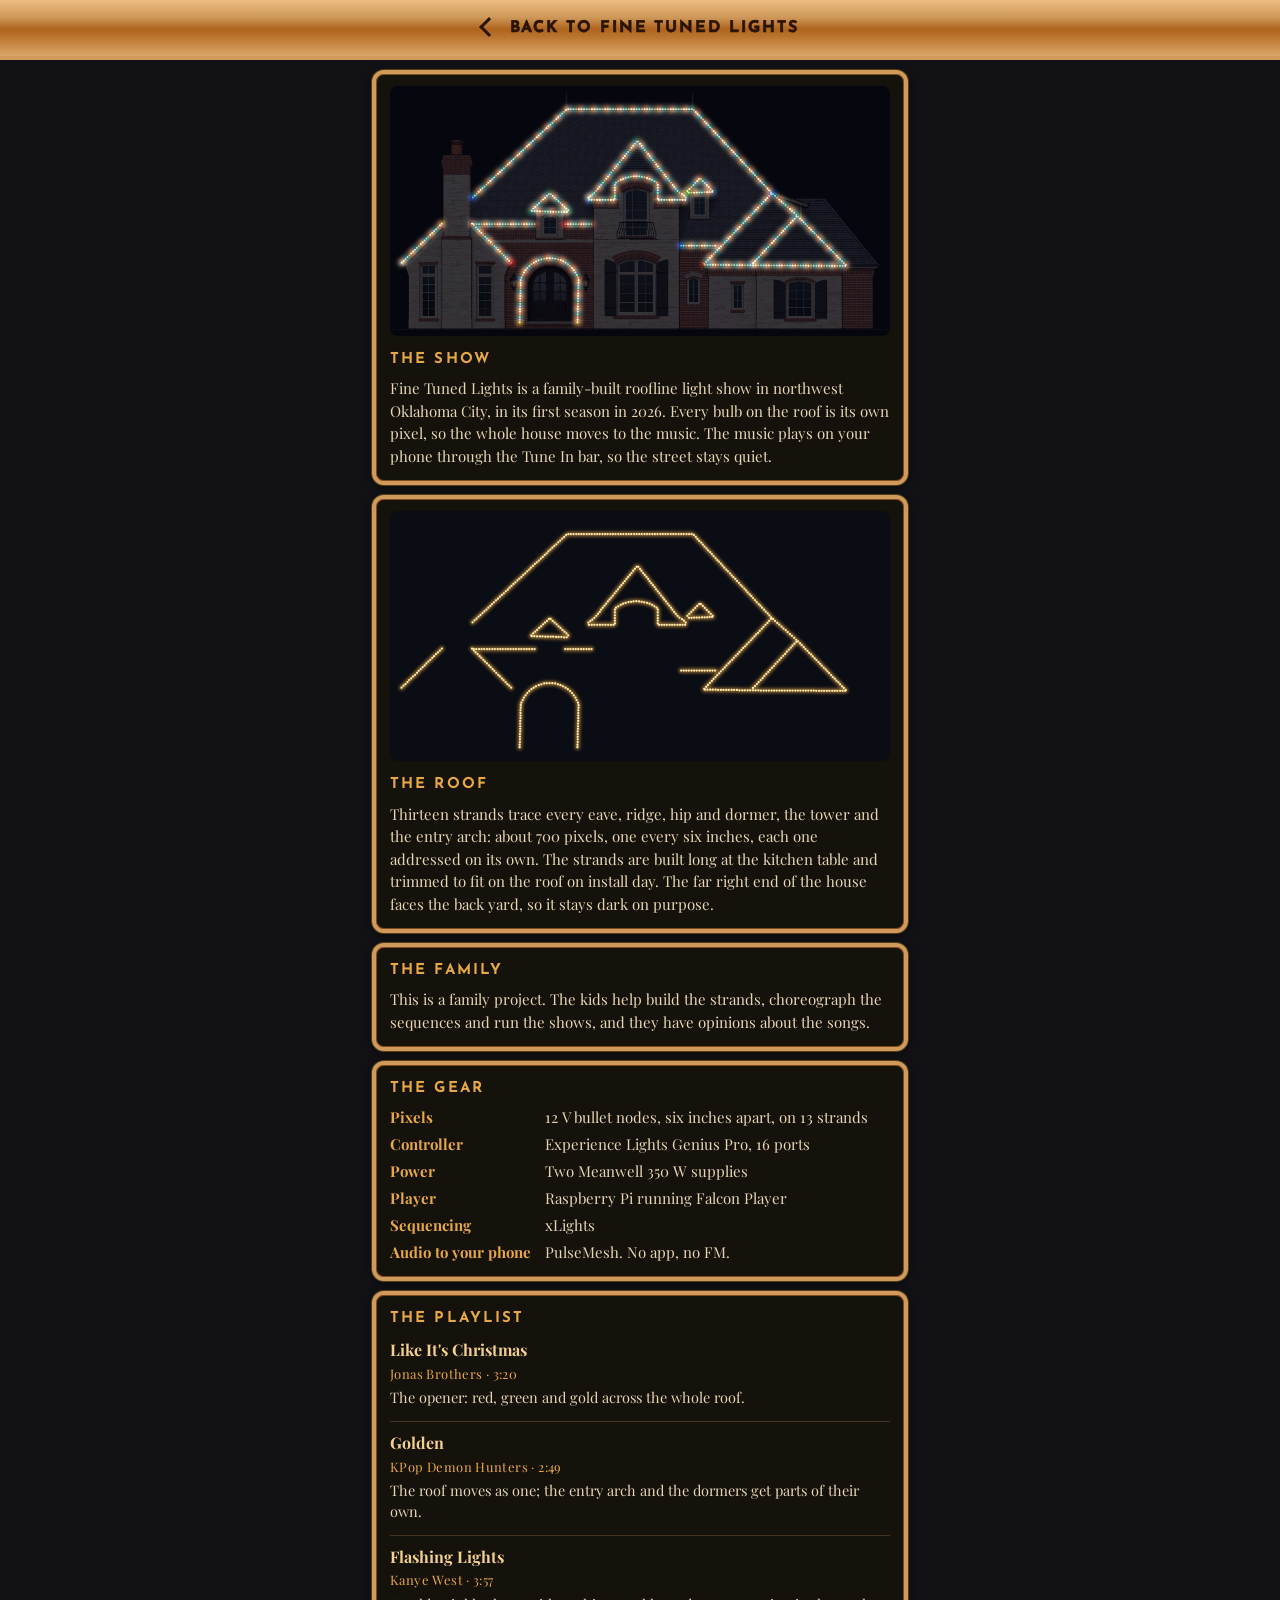
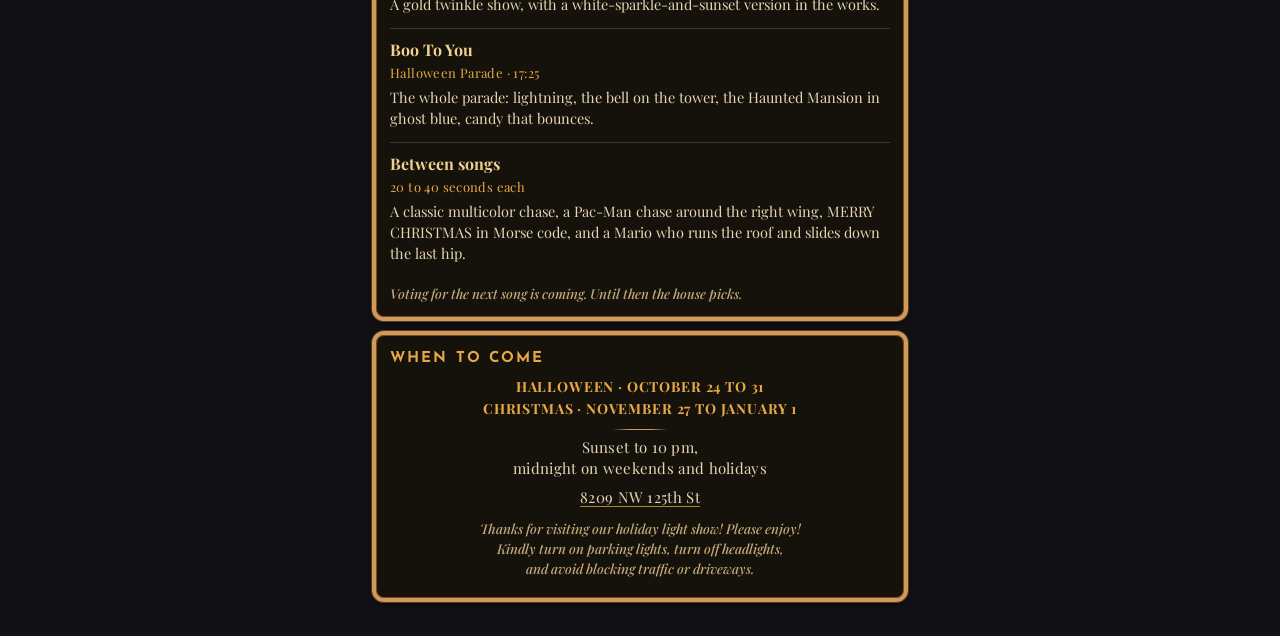
==== commit 8f386174: "About the show: cards, pixel map, playlist; opens in a panel so the music keeps playing Co-Authored-" ====
--- a/about.html
+++ b/about.html
@@ -2,40 +2,66 @@
 <html lang="en">
 <head>
 <meta charset="utf-8">
-<meta name="viewport" content="width=device-width, initial-scale=1">
-<title>Fine Tuned Lights</title>
-<meta name="description" content="A light show synced to music on your phone. Every night, sunset to midnight.">
-<meta name="theme-color" content="#121216">
+<meta name="viewport" content="width=device-width, initial-scale=1, viewport-fit=cover">
+<title>About the show · Fine Tuned Lights</title>
+<meta name="description" content="A family-built roofline light show in Oklahoma City: the roof, the gear, the playlist and when to come.">
+<meta name="theme-color" content="#0b0d14">
 <link rel="preconnect" href="https://fonts.googleapis.com">
-<link rel="stylesheet" href="https://fonts.googleapis.com/css2?family=Playfair+Display:wght@600;700;900&family=Josefin+Sans:wght@600;700&family=Roboto:wght@400;500;700&display=swap">
-<link rel="stylesheet" href="style.css?v=4">
+<link rel="stylesheet" href="https://fonts.googleapis.com/css2?family=Playfair+Display:ital,wght@0,600;0,700;0,900;1,500&family=Josefin+Sans:wght@600;700&family=Roboto:wght@400;500;700&display=swap">
+<link rel="stylesheet" href="style.css?v=50">
 <link rel="icon" href="favicon.svg" type="image/svg+xml">
-<script src="show.js?v=4" defer></script>
-<script src="holiday.js?v=4" defer></script>
+<script src="show.js?v=50" defer></script>
 </head>
-<body>
-<header class="top">
-  <a class="brand" href="/">
-    <svg viewBox="0 0 32 32" aria-hidden="true"><path d="M3 20 L16 6 L29 20" fill="none" stroke="#c7b7ff" stroke-width="2.5" stroke-linejoin="round"/>
-      <g fill="#dcd2ff"><circle cx="6" cy="17.5" r="1.6"/><circle cx="10" cy="13.2" r="1.6"/><circle cx="14" cy="8.9" r="1.6"/><circle cx="18" cy="8.9" r="1.6"/><circle cx="22" cy="13.2" r="1.6"/><circle cx="26" cy="17.5" r="1.6"/></g></svg>
-    <b>Fine Tuned Lights</b>
-  </a>
-  <div class="status" id="status">Sunset to 10 pm, midnight on weekends</div>
-</header>
-<div class="bulbs" id="bulbs" aria-hidden="true"></div>
-
-<main class="about">
-  <h1><span class="em"><span class="r">The lights</span> <span class="g">dance.</span></span>Your phone plays the music.</h1>
-  <p class="line"><span id="season-h"><b>Halloween October 24 to 31</b> and </span><b>Christmas <span id="season">November 27 to January 1</span></b>, sunset to 10 pm, midnight on weekends and holidays.</p>
-  <p class="addr"><a href="https://maps.apple.com/?q=8209+NW+125th+St,+Oklahoma+City,+OK+73142">8209 NW 125th St, Oklahoma City</a></p>
-
-  <div class="btns">
-    <a class="btn big" href="/">▶&nbsp; Live audio</a>
-    <a class="btn big alt" href="https://psm.sh/MZVS">Vote for the next song</a>
-  </div>
-
-  <p class="rules">Headlights off, music in the car, driveways clear. Thank you.</p>
-  <p class="tiny">No app needed. Built in xLights, audio by PulseMesh.</p>
+<body class="app standalone">
+<a class="backbar" href="/">Back to Fine Tuned Lights</a>
+<main class="home">
+<div id="about-content">
+  <section class="card">
+    <img class="shot" src="display-photo.jpg?v=50" alt="The roofline lit in red, green and gold">
+    <h2>The show</h2>
+    <p>Fine Tuned Lights is a family-built roofline light show in northwest Oklahoma City, in its first season in 2026. Every bulb on the roof is its own pixel, so the whole house moves to the music. The music plays on your phone through the Tune In bar, so the street stays quiet.</p>
+  </section>
+  <section class="card">
+    <img class="shot" src="roof-map.svg?v=50" alt="Map of the pixels along the roofline">
+    <h2>The roof</h2>
+    <p>Thirteen strands trace every eave, ridge, hip and dormer, the tower and the entry arch: about 700 pixels, one every six inches, each one addressed on its own. The strands are built long at the kitchen table and trimmed to fit on the roof on install day. The far right end of the house faces the back yard, so it stays dark on purpose.</p>
+  </section>
+  <section class="card">
+    <img class="shot" src="about-build.webp?v=50" alt="Building the pixel strands at the kitchen table" onerror="this.remove()">
+    <h2>The family</h2>
+    <p>This is a family project. The kids help build the strands, choreograph the sequences and run the shows, and they have opinions about the songs.</p>
+  </section>
+  <section class="card">
+    <img class="shot" src="about-install.webp?v=50" alt="Clipping the strands to the eaves" onerror="this.remove()">
+    <h2>The gear</h2>
+    <dl class="specs">
+      <dt>Pixels</dt><dd>12&nbsp;V bullet nodes, six inches apart, on 13 strands</dd>
+      <dt>Controller</dt><dd>Experience Lights Genius Pro, 16 ports</dd>
+      <dt>Power</dt><dd>Two Meanwell 350&nbsp;W supplies</dd>
+      <dt>Player</dt><dd>Raspberry Pi running Falcon Player</dd>
+      <dt>Sequencing</dt><dd>xLights</dd>
+      <dt>Audio to your phone</dt><dd>PulseMesh. No app, no FM.</dd>
+    </dl>
+  </section>
+  <section class="card">
+    <h2>The playlist</h2>
+    <ul class="songs">
+      <li><b>Like It's Christmas</b><i>Jonas Brothers · 3:20</i><span>The opener: red, green and gold across the whole roof.</span></li>
+      <li><b>Golden</b><i>KPop Demon Hunters · 2:49</i><span>The roof moves as one; the entry arch and the dormers get parts of their own.</span></li>
+      <li><b>Flashing Lights</b><i>Kanye West · 3:57</i><span>A gold twinkle show, with a white-sparkle-and-sunset version in the works.</span></li>
+      <li><b>Boo To You</b><i>Halloween Parade · 17:25</i><span>The whole parade: lightning, the bell on the tower, the Haunted Mansion in ghost blue, candy that bounces.</span></li>
+      <li><b>Between songs</b><i>20 to 40 seconds each</i><span>A classic multicolor chase, a Pac-Man chase around the right wing, MERRY CHRISTMAS in Morse code, and a Mario who runs the roof and slides down the last hip.</span></li>
+    </ul>
+    <p class="small">Voting for the next song is coming. Until then the house picks.</p>
+  </section>
+  <section class="card">
+    <h2>When to come</h2>
+    <p class="line dates"><span class="season-h"><b>Halloween &middot; October 24 to 31</b><br></span><b>Christmas &middot; <span class="season-x">November 27 to January 1</span></b></p>
+    <p class="line hrs">Sunset to 10 pm,<br>midnight on weekends and holidays</p>
+    <p class="line addr"><a href="https://maps.apple.com/?q=8209+NW+125th+St,+Oklahoma+City,+OK+73142">8209 NW 125th St</a></p>
+    <p class="rules">Thanks for visiting our holiday light show! Please enjoy!<br>Kindly turn on parking lights, turn off headlights,<br>and avoid blocking traffic or driveways.</p>
+  </section>
+</div>
 </main>
 </body>
 </html>
--- a/style.css
+++ b/style.css
@@ -1,7 +1,7 @@
 :root{
   /* matched to the PulseMesh web player: near-black, lavender pill buttons, Roboto */
   --bg:#121216;--panel:#1e1e26;--fg:#f2f1f6;--muted:#a6a4b3;
-  --gold:#e8ad3e;--gold-2:#f3d383;--line:#2e2a20;
+  --gold:#e6a846;--gold-2:#f2d08f;--line:#2e2a20;
   --max:720px;
 }
 *{box-sizing:border-box}
@@ -25,9 +25,9 @@
 .fallback.hidden{display:none}
 .btn{display:inline-block;padding:14px 22px;border-radius:12px;color:#2a1403;
   font-weight:700;text-decoration:none;font-size:17px;
-  background:linear-gradient(180deg,#f6c75e 0%,#e2a43f 30%,#b8742a 50%,#c5842f 62%,#eab24e 100%);
-  border:4px solid #d99a3a;
-  box-shadow:0 0 0 1px #4a2200, inset 0 0 0 1px #6a3004, inset 0 -2px 5px rgba(80,35,0,.45), 0 2px 7px rgba(0,0,0,.5);
+  background:linear-gradient(180deg,#edbc7f 0%,#cf9a5c 30%,#af641d 52%,#b8722c 64%,#dba76a 100%);
+  border:4px solid #cf9a5c;
+  box-shadow:0 0 0 1px #553e16, inset 0 0 0 1px #7c4a1b, inset 0 -2px 5px rgba(80,35,0,.45), 0 2px 7px rgba(0,0,0,.5);
   text-shadow:0 1px 0 rgba(255,236,185,.45)}
 footer.bar{flex:none;height:44px;display:flex;align-items:center;justify-content:center;
   gap:18px;border-top:1px solid var(--line);background:var(--bg);font-size:14px}
@@ -50,18 +50,9 @@
 .cta{margin:28px 0;text-align:center}
 @media (max-width:420px){.status{font-size:13px}.brand b{font-size:15px}}
 
-/* compact about page */
-.about{max-width:520px;margin:0 auto;padding:36px 16px 48px;text-align:center}
-.about h1{font-size:34px;margin:0 0 6px}
-.about .line{font-size:18px;color:var(--fg);margin:0 0 4px}
-.about .line b{color:var(--gold)}
-.about .addr{color:var(--muted);margin:0 0 26px}
-.about .addr a{color:var(--muted)}
+/* the two big buttons */
 .btns{display:flex;flex-direction:column;gap:10px;margin:0 0 10px;max-width:none}
-.btn.big{display:block;padding:15px 18px 11px;font-size:17px;font-weight:700;border-radius:12px;text-transform:uppercase;-webkit-text-stroke:.7px currentColor}
-
-.about .rules{color:var(--muted);font-size:15px;margin:0 0 30px}
-.about .tiny{color:#6f6c63;font-size:12px}
+.btn.big{display:block;padding:11.5px 16px 7px;font-size:15px;font-weight:700;border-radius:12px;text-transform:uppercase;-webkit-text-stroke:.6px currentColor}
 
 /* holiday dressing: a string of bulbs under the header, snow in December */
 .bulbs{position:relative;height:34px;overflow:hidden;pointer-events:none}
@@ -74,13 +65,10 @@
 .snow{position:fixed;inset:0;pointer-events:none;overflow:hidden;z-index:0}
 .snow i{position:absolute;top:-10px;width:5px;height:5px;border-radius:50%;background:#fff;opacity:.7;animation:fall linear infinite}
 @keyframes fall{to{transform:translateY(110vh)}}
-.about,.top{position:relative;z-index:1}
-
-
-
-
-.about h1{font-size:34px;margin:0 0 6px}
-.about h1 .em{font-size:40px;display:block}
+
+
+
+
 @media (prefers-reduced-motion:reduce){.bulb,.snow i{animation:none}}
 
 
@@ -90,27 +78,34 @@
 main.home{padding:0 12px 0;text-align:center;max-width:560px;width:100%;margin:0 auto}
 main.home .house{display:block;width:100%;border-radius:14px;margin:6px 0 14px}
 main.home h1{font-size:22px;line-height:1.14;margin:4px 0 6px}
-main.home .line{color:var(--muted);font-size:14px;letter-spacing:.03em;line-height:1.5;margin:5px 0 0}
-main.home .line b{color:var(--gold);text-transform:uppercase;letter-spacing:.04em}
-main.home .line a{color:var(--muted)}
+main.home .line{color:#e6d6b4;font-size:15px;letter-spacing:.02em;line-height:1.45;margin:0}
+main.home .dates{margin-top:5px}
+main.home .hrs{margin-top:7px}
+main.home .addr{margin-top:7px}
+main.home .line b{color:var(--gold);text-transform:uppercase;letter-spacing:.06em;font-weight:700}
+main.home .line a{color:#e6d6b4;text-decoration-color:rgba(232,173,62,.75);text-decoration-thickness:1px;text-underline-offset:3px}
 main.home .btns{margin-bottom:10px}
-main.home .rules{font-family:'Playfair Display', Georgia, serif;color:#8f8a7c;font-size:13px;line-height:1.6;margin:0 auto 5px;max-width:420px}
+main.home .btns.below{margin:10px 0 0}   /* About sits under the house; the dates' own 5px top margin makes the 10px ink gap */
+main.home .rules{font-family:'Playfair Display', Georgia, serif;font-style:italic;font-weight:500;color:#c4ab7a;font-size:13.5px;line-height:1.5;margin:9px auto 5px;max-width:400px}
+/* a short gold rule under the season dates, above the hours (Andrew moved it here from above the note) */
+main.home .dates::after{content:"";display:block;width:56px;height:1px;margin:9px auto 0;background:linear-gradient(90deg,transparent,#cf9a5c 30%,#cf9a5c 70%,transparent)}
 /* in flow and sticky: sits 10px under the note when the page fits the screen, sticks to the bottom edge when it does not */
-.player-dock{position:sticky;bottom:10px;margin:0 12px 10px;z-index:5;height:96px;overflow:hidden;border-radius:12px;background:#0f0b06}
+.player-dock{position:sticky;bottom:10px;width:calc(100% - 24px);max-width:536px;margin:0 auto 10px;z-index:5;height:96px;overflow:hidden;border-radius:12px;background:#0f0b06}   /* same width as the 560px column (12px padding each side) on every screen */
 .player-dock iframe{position:absolute;left:0;right:0;bottom:0;width:100%;height:100vh;height:100dvh;border:0}
-.player-dock .backbar{position:absolute;top:0;left:0;right:0;height:60px;z-index:3;display:none;cursor:pointer;border:0;border-bottom:4px solid #d99a3a;
+.player-dock .backbar{position:absolute;top:0;left:0;right:0;z-index:3;display:none}
+.backbar{display:block;width:100%;height:60px;cursor:pointer;border:0;border-bottom:4px solid #cf9a5c;text-decoration:none;text-align:center;line-height:56px;box-sizing:border-box;
   font-weight:700;font-size:16px;letter-spacing:.12em;text-transform:uppercase;color:#2a1403;-webkit-text-stroke:.6px currentColor;
-  background:linear-gradient(180deg,#f6c75e 0%,#e2a43f 30%,#b8742a 50%,#c5842f 62%,#eab24e 100%)}
-body.expanded .player-dock{position:fixed;left:0;right:0;bottom:0;margin:0;height:100vh;height:100dvh;border:0;border-radius:0}
+  background:linear-gradient(180deg,#edbc7f 0%,#cf9a5c 30%,#af641d 52%,#b8722c 64%,#dba76a 100%)}
+body.expanded .player-dock{position:fixed;left:0;right:0;bottom:0;margin:0;width:auto;max-width:none;height:100vh;height:100dvh;border:0;border-radius:0}
 body.expanded .player-dock .backbar{display:block}
 /* leftward chevron on the Back bar, drawn (no glyph) */
-.player-dock .backbar::before{content:"";display:inline-block;width:11px;height:11px;border-left:3px solid currentColor;border-bottom:3px solid currentColor;
+.backbar::before{content:"";display:inline-block;width:11px;height:11px;border-left:3px solid currentColor;border-bottom:3px solid currentColor;
   transform:rotate(45deg);margin:0 14px 0 0;vertical-align:middle;position:relative;top:-2px}
 body.expanded main.home{display:none}
 
 /* live roofline hero on the landing page */
-.roofwrap{width:100%;margin:0;border-radius:12px;overflow:hidden;background:#07080c}
-.roofwrap canvas{display:block;width:100%;aspect-ratio:1774/887;height:auto}
+.roofwrap{width:100%;margin:0;border-radius:12px;overflow:hidden;background:#0b0d14}
+.roofwrap canvas{display:block;width:100%;aspect-ratio:1774/830;height:auto}   /* a little shorter than the drawing: the house scales down a few px inside the full-width frame */
 
 /* banner masthead */
 .masthead{margin:10px 0 0}
@@ -118,13 +113,27 @@
 .statusbar{text-align:center;font-size:15px;font-weight:600;letter-spacing:.06em;text-transform:uppercase;line-height:1.3;color:var(--gold-2);padding:5.1px 12px 6.4px}
 .statusbar b{color:var(--gold);font-weight:700}
 .statusbar.on b{color:#6ec07f}
+/* announcement: a pilot lamp (amber; green while the show is on) and a glint that sweeps the highlighted words */
+.statusbar{display:flex;align-items:center;justify-content:center;gap:9px}
+.statusbar .lamp{flex:none;width:9px;height:9px;margin-top:0;border-radius:50%;
+  background:radial-gradient(circle at 35% 35%,#ffe9a8,#e8ad3e 45%,#8a5a10);
+  box-shadow:0 0 6px 1px rgba(232,173,62,.75), inset 0 0 2px rgba(0,0,0,.6);animation:flash 4s ease-in-out infinite}
+/* both lamps pulse together (Andrew tried alternating and preferred them in sync) */
+.statusbar.on .lamp{background:radial-gradient(circle at 35% 35%,#d8ffe0,#6ec07f 45%,#1f6b33);box-shadow:0 0 7px 1px rgba(110,192,127,.8), inset 0 0 2px rgba(0,0,0,.6)}
+@keyframes flash{0%,100%{filter:brightness(1.1)}50%{filter:brightness(.5)}}
+.statusbar #status-text{background:linear-gradient(100deg,var(--gold) 0 40%,#fff3c4 50%,var(--gold) 60% 100%) no-repeat;background-size:300% 100%;background-position:100% 0;
+  -webkit-background-clip:text;background-clip:text;color:transparent;animation:glint 9s ease-in-out infinite}
+.statusbar #status-text b{color:inherit;background:none}
+.statusbar.on #status-text{background-image:linear-gradient(100deg,#6ec07f 0 40%,#e6ffe9 50%,#6ec07f 60% 100%)}
+@keyframes glint{0%,70%{background-position:100% 0}100%{background-position:0% 0}}
+@media (prefers-reduced-motion:reduce){.statusbar .lamp,.statusbar #status-text{animation:none}}
 
 /* logo palette: gold + green headline, gold accents */
 h1 .r{color:#d8382c}
 h1 .g{color:#6ec07f}
-.btn.alt{color:#f0c25a;border:4px solid #d99a3a;text-shadow:none;
+.btn.alt{color:#f0c25a;border:4px solid #cf9a5c;text-shadow:none;
   background:linear-gradient(180deg,#1b150c,#0e0a05);
-  box-shadow:0 0 0 1px #4a2200, inset 0 0 0 1px #6a3004, 0 2px 5px rgba(0,0,0,.4)}
+  box-shadow:0 0 0 1px #553e16, inset 0 0 0 1px #7c4a1b, 0 2px 5px rgba(0,0,0,.4)}
 
 body.expanded .player-dock .dockbar{display:none}
 
@@ -134,58 +143,64 @@
 body.played:not(.expanded) .player-dock .reopen{display:block}
 
 /* ---- vintage radio theme ---- */
-.btn, .player-dock .backbar{font-family:'Josefin Sans',Futura,'Trebuchet MS',sans-serif}
-.statusbar, main.home .line, .player-dock .dockbar{font-family:'Playfair Display', Georgia, serif}
+.btn, .backbar, .card h2{font-family:'Josefin Sans',Futura,'Trebuchet MS',sans-serif}
+.statusbar, main.home .line{font-family:'Playfair Display', Georgia, serif}
 .btn.big{letter-spacing:.1em}
 .statusbar{letter-spacing:.01em}
 /* house panel framed in brass like the header */
-.roofwrap{border:4px solid #d99a3a;
-  box-shadow:0 0 0 1px #4a2200, inset 0 0 0 1px #6a3004, inset 0 2px 14px rgba(0,0,0,.6), 0 2px 8px rgba(0,0,0,.5)}
-
-/* the music bar as a 1930s radio tuner in the header's bronze: spun knobs, a backlit gold dial with dark ticks, a drifting needle */
-.player-dock{border:4px solid #d99a3a;box-shadow:0 0 0 1px #4a2200, inset 0 0 0 1px #6a3004, 0 2px 8px rgba(0,0,0,.5);background:#0f0b06}
-.player-dock .dockbar{position:absolute;inset:0;z-index:3;border:0;cursor:pointer;display:flex;align-items:center;gap:12px;padding:8px 12px;
-  background:linear-gradient(180deg,#17110a,#0b0804)}
-.dockbar .knob{position:relative;flex:none;width:50px;height:50px;border-radius:50%;
-  background:radial-gradient(circle at 35% 30%,rgba(255,240,200,.5),rgba(255,240,200,0) 45%),
-             conic-gradient(from 20deg,#f1bd5e,#b9742a 12%,#f7cd78 24%,#a8661f 38%,#f3c268 50%,#b06b22 62%,#f9d07c 76%,#ad6a21 88%,#f1bd5e);
-  box-shadow:0 0 0 2px #5e2a00, 0 0 0 4px #c98a2e, 0 0 0 5px #3a1a00, 0 3px 8px rgba(0,0,0,.7)}
-.dockbar .knob::after{content:"";position:absolute;inset:7px;border-radius:50%;border:1px solid rgba(90,40,0,.4)}
-.dockbar .dial{position:relative;flex:1;height:100%;border-radius:14px;overflow:hidden;border:3px solid #d99a3a;
-  display:flex;flex-direction:column;align-items:center;justify-content:center;gap:2px;padding-bottom:14px;
-  background:radial-gradient(ellipse 70% 120% at 50% 55%,#fff0a6 0%,#ffd96c 40%,#f6b840 75%,#d08a2c 100%);
-  box-shadow:0 0 0 1px #4a2200, inset 0 0 0 1px #6a3004, inset 0 0 22px rgba(120,60,0,.55)}
-.player-dock .dockbar:active .dial{filter:brightness(1.08)}
-.dockbar .dial b{font-family:'Playfair Display',Georgia,serif;font-weight:900;font-size:21px;line-height:1;letter-spacing:.1em;color:#3a1d05;text-shadow:0 1px 0 rgba(255,240,200,.5)}
-.dockbar .dial small{font-family:'Playfair Display',Georgia,serif;font-weight:700;font-size:11px;line-height:1;letter-spacing:.18em;color:#5b2d08;text-transform:uppercase}
-.dockbar .scale{position:absolute;left:12px;right:12px;bottom:4px;height:11px;opacity:.85;
-  background:repeating-linear-gradient(90deg,#3a1d05 0 1.5px,transparent 1.5px 8px) left bottom/100% 5px no-repeat,
-             repeating-linear-gradient(90deg,#3a1d05 0 2px,transparent 2px 40px) left bottom/100% 11px no-repeat;
-  -webkit-mask:linear-gradient(90deg,transparent,#000 8%,#000 92%,transparent);mask:linear-gradient(90deg,transparent,#000 8%,#000 92%,transparent)}
-.dockbar .needle{position:absolute;bottom:3px;height:22px;left:38%;width:2px;border-radius:1px;background:#d8382c;box-shadow:0 0 5px rgba(216,56,44,.8);
-  animation:tune 9s ease-in-out infinite alternate}
-@keyframes tune{from{left:28%}to{left:68%}}
-@media (prefers-reduced-motion:reduce){.dockbar .needle{animation:none}}
+.roofwrap{border:4px solid #cf9a5c;
+  box-shadow:0 0 0 1px #553e16, inset 0 0 0 1px #7c4a1b, inset 0 2px 14px rgba(0,0,0,.6), 0 2px 8px rgba(0,0,0,.5)}
+
+/* The Tune In bar is Andrew's generated 1930s brass panel (site/tuner.webp, cropped to its frame, 2000x476 = 4.202:1).
+   The bar is inset like the other blocks, at most the column's 536px wide, and exactly the panel's own height at
+   that width (128px at most), so `cover` never crops it (an earlier 120px cap shaved the rounded edges on desktop).
+   A point at fraction f of the panel's height sits at calc(hd/2 + (f - .5) * h), h the panel's scaled height and
+   hd the bar's (equal now, kept separate in case a cap ever returns). Glass: y .25-.72, x .157-.84; ticks from y .60 (read off a grid overlay).
+   Until the image arrives the bar is plain dark with the lettering; the old CSS-drawn tuner is gone. */
+.player-dock{--h:calc(min(100vw - 24px, 536px) / 4.202);--hd:var(--h);height:var(--hd);border:0;box-shadow:0 2px 8px rgba(0,0,0,.5);background:#000}
+.player-dock .dockbar{position:absolute;inset:0;z-index:3;border:0;cursor:pointer;padding:0;background:#000 url(tuner.webp?v=50) center/cover no-repeat}
+.player-dock .dockbar .dial{position:absolute;left:15.7%;right:16%;top:max(0px,calc(var(--hd) / 2 - .25 * var(--h)));bottom:max(0px,calc(var(--hd) / 2 - .22 * var(--h)));z-index:2;
+  display:flex;flex-direction:row;align-items:center;justify-content:center;gap:0;padding:0 0 calc(.09 * var(--h))}
+.player-dock .dockbar .dial b,.player-dock .dockbar .dial small{flex:none;position:relative;z-index:1;font-family:'Josefin Sans',Futura,'Trebuchet MS',sans-serif;font-weight:700;
+  font-size:clamp(11px, 3.4vw, 14px);line-height:1;letter-spacing:.14em;text-transform:uppercase;color:#f3d383;text-shadow:0 0 10px rgba(255,190,80,.55), 0 1px 0 rgba(0,0,0,.7)}
+.player-dock .dockbar .dial small::before{content:"\00B7";margin:0 .55em;color:#e8c070}
+.player-dock .dockbar .needle{position:absolute;z-index:-1;top:0;bottom:0;left:50%;width:2px;border-radius:1px;background:#e0302a;
+  box-shadow:0 0 6px rgba(224,48,42,.9), 0 0 2px #ff6a5a;animation:tune 18s ease-in-out infinite alternate}
+.player-dock .dockbar .needle::after{content:"";position:absolute;left:-5px;right:-5px;bottom:-2px;height:10px;border-radius:50%;background:rgba(255,110,60,.55);filter:blur(3px)}
+@keyframes tune{from{left:20%}to{left:79%}}
+@media (prefers-reduced-motion:reduce){.player-dock .dockbar .needle{animation:none}}
 body.expanded .player-dock .dockbar{display:none}
-
-/* Andrew's generated 1930s panel (site/tuner.webp, cropped to its frame, 2000x476 = 4.202:1): once it loads it is the whole bar.
-   The bar is inset 12px like the other blocks and takes the panel's own height (capped at 120px, where `cover` crops the
-   panel about its middle). A point at fraction f of the panel's height sits at calc(hd/2 + (f - .5) * h), h the panel's
-   scaled height and hd the bar's. Glass: y .25-.72, x .157-.84; ticks from y .60 (read off a grid overlay). */
-.player-dock.panel{--h:calc((100vw - 24px) / 4.202);--hd:min(var(--h), 120px);height:var(--hd);border:0;box-shadow:0 2px 8px rgba(0,0,0,.5);background:#000}
-body.played:not(.expanded) .player-dock{height:96px;border:4px solid #d99a3a;box-shadow:0 0 0 1px #4a2200, inset 0 0 0 1px #6a3004, 0 2px 8px rgba(0,0,0,.5);background:#0f0b06}
-/* PulseMesh's now-playing bar sits high in the bottom 96px of its page; nudge the frame down so the bar is centred in our box */
+/* once music plays the bar is a brass-rimmed box holding PulseMesh's now-playing strip (their bar sits high in the
+   bottom 96px of their page, so the frame is nudged down to centre it) */
+body.played:not(.expanded) .player-dock{height:96px;border:4px solid #cf9a5c;box-shadow:0 0 0 1px #553e16, inset 0 0 0 1px #7c4a1b, 0 2px 8px rgba(0,0,0,.5);background:#0f0b06}
 body.played:not(.expanded) .player-dock iframe{bottom:-18px}
-.player-dock.panel .dockbar{padding:0;gap:0;background:#000 url(tuner.webp?v=48) center/cover no-repeat}
-.player-dock.panel .dockbar .knob,.player-dock.panel .dockbar .scale{display:none}
-.player-dock.panel .dockbar .dial{position:absolute;left:15.7%;right:16%;top:max(0px,calc(var(--hd) / 2 - .25 * var(--h)));bottom:max(0px,calc(var(--hd) / 2 - .22 * var(--h)));height:auto;z-index:2;
-  border:0;border-radius:0;background:none;box-shadow:none;flex-direction:row;align-items:center;justify-content:center;gap:0;padding:0 0 calc(.09 * var(--h));overflow:visible}
-.player-dock.panel .dockbar:active .dial{filter:none}
-.player-dock.panel .dockbar .dial b,.player-dock.panel .dockbar .dial small{flex:none;position:relative;z-index:1;font-family:'Josefin Sans',Futura,'Trebuchet MS',sans-serif;font-weight:700;
-  font-size:clamp(11px, 3.4vw, 14px);line-height:1;letter-spacing:.14em;text-transform:uppercase;color:#f3d383;text-shadow:0 0 10px rgba(255,190,80,.55), 0 1px 0 rgba(0,0,0,.7)}
-.player-dock.panel .dockbar .dial small::before{content:"\00B7";margin:0 .55em;color:#e8c070}
-.player-dock.panel .dockbar .needle{display:block;position:absolute;z-index:-1;top:0;bottom:0;height:auto;
-  left:50%;width:2px;background:#e0302a;box-shadow:0 0 6px rgba(224,48,42,.9), 0 0 2px #ff6a5a;animation:tune2 11s ease-in-out infinite alternate}
-.player-dock.panel .dockbar .needle::after{content:"";position:absolute;left:-5px;right:-5px;bottom:-2px;height:10px;border-radius:50%;background:rgba(255,110,60,.55);filter:blur(3px)}
-@keyframes tune2{from{left:20%}to{left:79%}}
-@media (prefers-reduced-motion:reduce){.player-dock.panel .dockbar .needle{animation:none}}
+
+/* About: cards in the same brass, shown in a panel over the landing page (or standalone at about.html) */
+.about-panel{position:fixed;inset:0;z-index:4;display:none;overflow:auto;-webkit-overflow-scrolling:touch;background:var(--bg)}
+.about-panel .backbar{position:sticky;top:0;z-index:2}
+main.about-body{padding:10px 12px 130px}
+body.about-open .about-panel{display:block}
+body.about-open main.home{display:none}
+body.about-open .about-panel main.home{display:block}
+body.about-open .player-dock{position:fixed;left:50%;bottom:10px;margin:0;transform:translateX(-50%)}
+body.about-open.expanded .player-dock{left:0;transform:none}
+body.standalone main.home{padding-top:10px;padding-bottom:24px}
+.card{border:4px solid #cf9a5c;border-radius:12px;padding:12px 14px 14px;margin:0 0 10px;background:#15110b;text-align:left;
+  box-shadow:0 0 0 1px #553e16, inset 0 0 0 1px #7c4a1b, 0 2px 8px rgba(0,0,0,.5)}
+.card .shot{display:block;width:100%;height:auto;border-radius:8px;margin:0 0 12px;background:#0b0d14}
+.card h2{font-weight:700;font-size:15px;letter-spacing:.14em;text-transform:uppercase;color:var(--gold);margin:0 0 6px}
+.card p{font-family:'Playfair Display',Georgia,serif;color:#e6d6b4;font-size:15px;line-height:1.5;margin:0}
+.card p.small{color:#c4ab7a;font-style:italic;font-weight:500;font-size:13.5px;margin-top:10px}
+.specs{font-family:'Playfair Display',Georgia,serif;display:grid;grid-template-columns:auto 1fr;gap:6px 14px;margin:0;font-size:15px;line-height:1.4}
+.specs dt{color:var(--gold);font-weight:700}
+.specs dd{color:#e6d6b4;margin:0}
+.songs{list-style:none;margin:0;padding:0;font-family:'Playfair Display',Georgia,serif}
+.songs li{padding:9px 0;border-top:1px solid rgba(207,154,92,.25)}
+.songs li:first-child{padding-top:2px;border-top:0}
+.songs b{display:block;color:#f2d08f;font-size:16px;font-weight:700}
+.songs i{display:block;color:var(--gold);font-style:normal;font-size:13px;letter-spacing:.03em;margin:1px 0 3px}
+.songs span{display:block;color:#e6d6b4;font-size:14.5px;line-height:1.45}
+.card .line{text-align:center}
+.card .dates{margin-top:4px}
+.card .dates b{font-size:14px;letter-spacing:.04em}   /* the card is 36px narrower than the page block; keeps the Christmas line on one row */
+.card .rules{text-align:center;margin-bottom:0}
